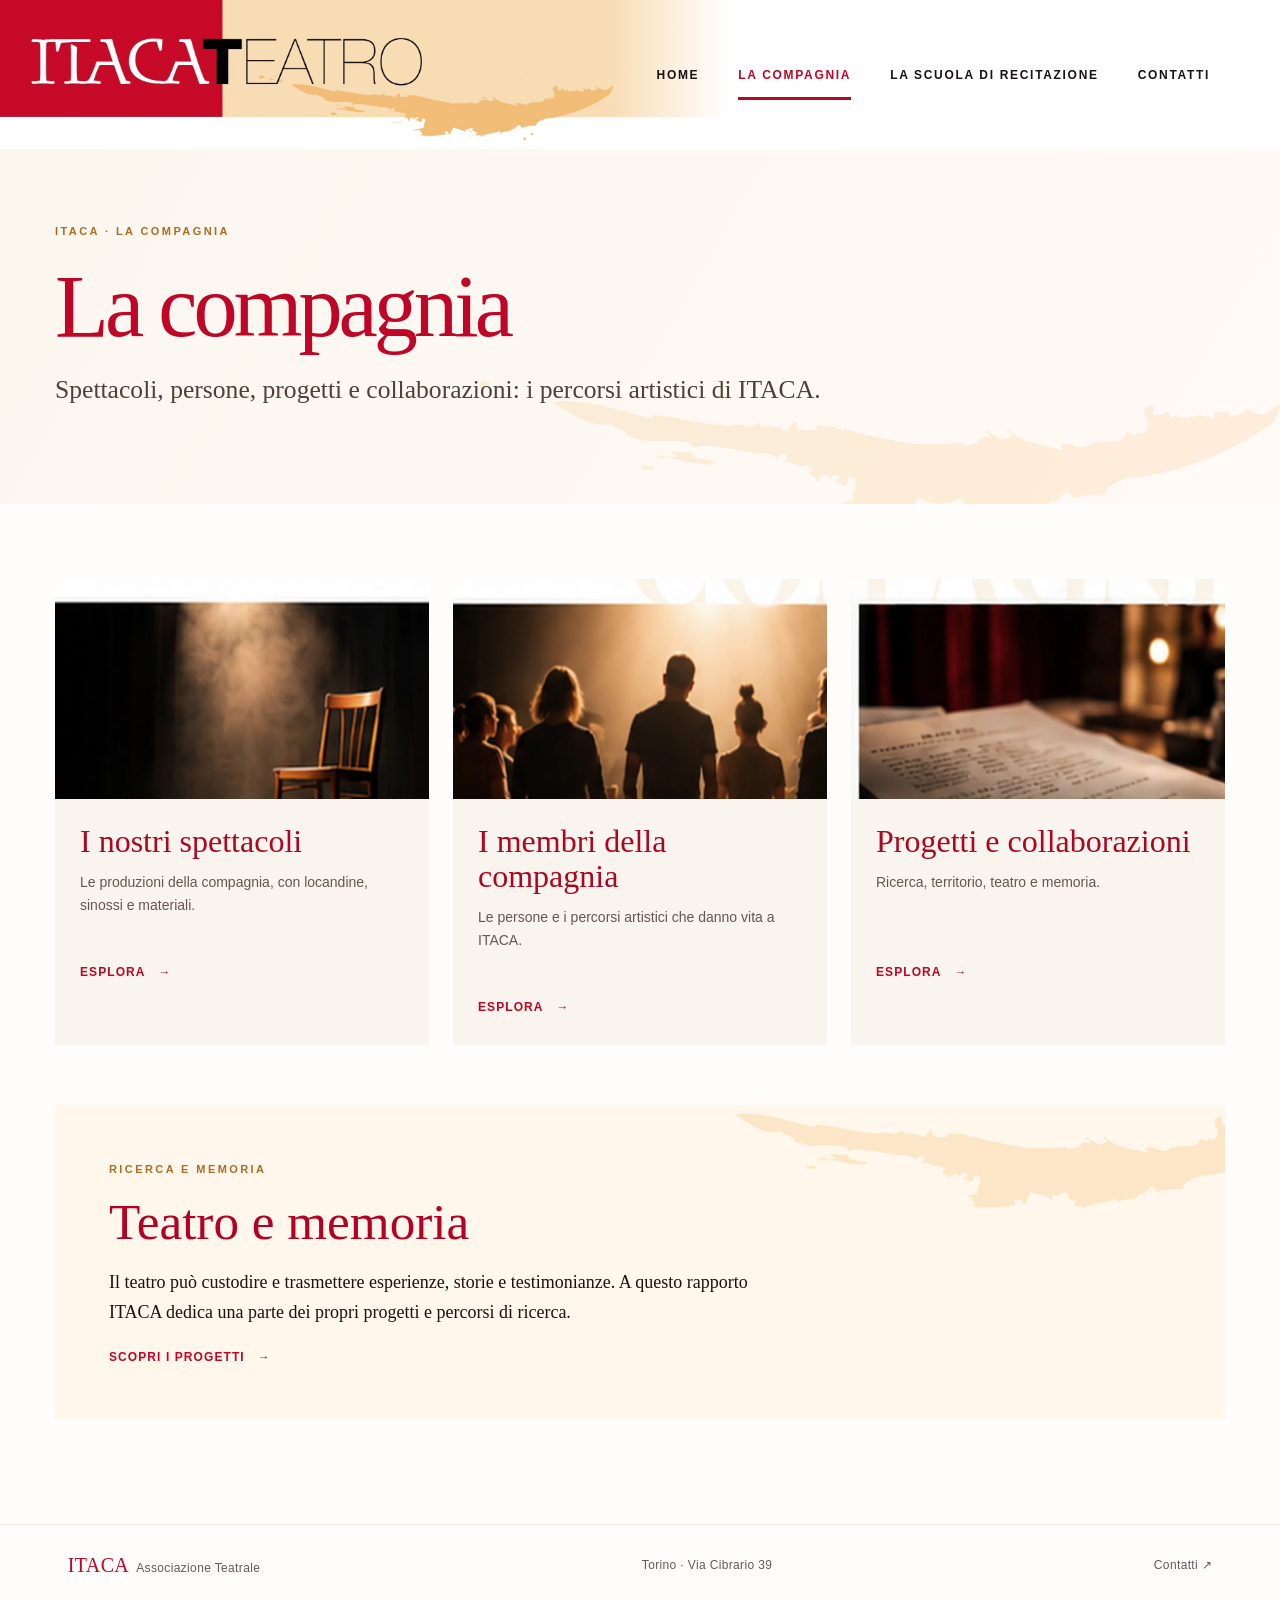
==== compagnia.html @ b5d295c0 "Update homepage manifestos and title Progetti e collaborazioni throughout ITACA site" ====
<!doctype html>
<html lang="it">
<head>
  <meta charset="utf-8" />
  <meta name="viewport" content="width=device-width, initial-scale=1" />
  <meta name="theme-color" content="#bd0929" />
  <meta name="description" content="Scopri la compagnia teatrale ITACA, i suoi spettacoli, i suoi membri e i progetti culturali." />
  <meta property="og:locale" content="it_IT" />
  <meta property="og:title" content="Compagnia — ITACA Teatro" />
  <meta property="og:description" content="Scopri la compagnia teatrale ITACA, i suoi spettacoli, i suoi membri e i progetti culturali." />
  <title>La compagnia | ITACA Teatro</title>
  <link rel="stylesheet" href="styles.css?v=layout-compagnia-20261026" />
  <link rel="icon" type="image/svg+xml" href="assets/favicon.svg" />
</head>
<body data-page="compagnia">
<a href="#contenuto" class="skip-link">Vai al contenuto</a>
<header class="site-header">
  <a class="brand" href="index.html" aria-label="ITACA Teatro, torna alla Home"><img src="assets/logo-itaca-ufficiale.webp" alt="ITACA TEATRO – logo ufficiale" /></a>
  <button class="mobile-menu-btn" type="button" aria-label="Apri il menu" aria-expanded="false" aria-controls="main-nav"><span></span><span></span><span></span></button>
  <nav class="main-nav" id="main-nav" aria-label="Navigazione principale">
    <a class="main-link "  href="index.html">Home</a>
    <div class="nav-group">
      <a class="main-link active" aria-current="page" href="compagnia.html">La compagnia</a>
      <button type="button" class="submenu-toggle" aria-label="Mostra le pagine della Compagnia" aria-expanded="false">⌄</button>
      <div class="submenu"><a href="spettacoli.html">I nostri spettacoli</a><a href="membri.html">I membri della compagnia</a><a href="progetti.html">Progetti e collaborazioni</a></div>
    </div>
    <div class="nav-group">
      <a class="main-link "  href="scuola.html">La scuola di recitazione</a>
      <button type="button" class="submenu-toggle" aria-label="Mostra le pagine della Scuola" aria-expanded="false">⌄</button>
      <div class="submenu"><a href="formazione.html">La scuola di recitazione</a><a href="workshop.html">I workshop</a></div>
    </div>
    <a class="main-link "  href="contatti.html">Contatti</a>
  </nav>
</header>
<main id="contenuto"><section class="page-heading"><div class="page-container"><p class="eyebrow">ITACA · La compagnia</p><h1>La compagnia</h1><p class="page-intro">Spettacoli, persone, progetti e collaborazioni: i percorsi artistici di ITACA.</p></div></section><section class="page-content"><div class="page-container"><div class="feature-grid"><a class="feature-card" href="spettacoli.html"><div class="feature-image"><img src="assets/spettacoli.webp" alt="" loading="lazy" /></div><div class="feature-copy"><h2>I nostri spettacoli</h2><p>Le produzioni della compagnia, con locandine, sinossi e materiali.</p><span class="read-more">Esplora <span aria-hidden="true">→</span></span></div></a><a class="feature-card" href="membri.html"><div class="feature-image"><img src="assets/membri.webp" alt="" loading="lazy" /></div><div class="feature-copy"><h2>I membri della compagnia</h2><p>Le persone e i percorsi artistici che danno vita a ITACA.</p><span class="read-more">Esplora <span aria-hidden="true">→</span></span></div></a><a class="feature-card" href="progetti.html"><div class="feature-image"><img src="assets/progetti.webp" alt="" loading="lazy" /></div><div class="feature-copy"><h2>Progetti e collaborazioni</h2><p>Ricerca, territorio, teatro e memoria.</p><span class="read-more">Esplora <span aria-hidden="true">→</span></span></div></a></div>
        <div class="editorial-box"><span class="eyebrow">Ricerca e memoria</span><h2>Teatro e memoria</h2><p>Il teatro può custodire e trasmettere esperienze, storie e testimonianze. A questo rapporto ITACA dedica una parte dei propri progetti e percorsi di ricerca.</p><a href="progetti.html" class="text-cta">Scopri i progetti <span aria-hidden="true">→</span></a></div></div></section></main>
<footer class="site-footer"><div class="footer-inner"><div><span class="footer-brand">ITACA</span> <span>Associazione Teatrale</span></div><div>Torino · Via Cibrario 39</div><a href="contatti.html">Contatti <span aria-hidden="true">↗</span></a></div></footer>
<script src="site.js?v=mobile-accordion-2" defer></script>
</body></html>
---- styles.css ----
@charset "UTF-8";
:root{--red:#bf0626;--red-dark:#78060f;--ink:#191312;--muted:#5e5550;--yellow:#f4ae4f;--cream:#fbf8f3;--hairline:#e7dfd7;--serif:"Baskerville","Palatino Linotype","Book Antiqua",Georgia,serif;--sans:"Helvetica Neue",Helvetica,Arial,sans-serif}
*,*::before,*::after{box-sizing:border-box}html{scroll-behavior:smooth}body{margin:0;color:var(--ink);background:var(--cream);font-family:var(--sans);font-size:16px;-webkit-font-smoothing:antialiased}a{color:inherit;text-decoration:none}button{font:inherit;cursor:pointer}h1,h2,h3,p{margin:0}img{max-width:100%;display:block}body,html{max-width:100%;overflow-x:clip}::selection{background:#dcb07a;color:#191312}:focus-visible{outline:3px solid var(--yellow);outline-offset:4px}.skip-link{position:absolute;left:12px;top:-100px;background:white;padding:14px;z-index:999}.skip-link:focus{top:12px}
.site-header{height:clamp(144px,11.65vw,174px);display:flex;align-items:center;justify-content:flex-end;background:white;position:relative;z-index:10}.brand{position:absolute;left:0;top:0;width:min(57vw,876px);height:clamp(144px,11.65vw,174px);overflow:hidden;isolation:isolate}.brand img{position:absolute;left:0;top:0;width:100%;height:auto;max-width:none;mask-image:linear-gradient(to right,#000 0%,#000 83%,transparent 100%)}.main-nav{display:flex;align-items:center;gap:39px;margin-right:max(5vw,70px);position:relative;z-index:2}.main-link{display:block;white-space:nowrap;color:#171313;font-size:12px;text-transform:uppercase;font-weight:600;letter-spacing:.14em;padding:18px 0;position:relative}.main-link:hover,.main-link.active{color:var(--red)}.main-link.active::after{content:"";position:absolute;width:100%;height:3px;left:0;bottom:0;background:var(--red)}.nav-group{position:relative;display:flex;align-items:center}.submenu-toggle{position:absolute;left:calc(100% + 1px);padding:7px 3px;border:0;background:none;color:#847976;font-size:14px;opacity:.0;transition:opacity .15s}.nav-group:hover .submenu-toggle,.nav-group:focus-within .submenu-toggle{opacity:1}.submenu{position:absolute;left:-20px;top:100%;min-width:270px;padding:10px;background:#fff;box-shadow:0 16px 36px #2f11112b;border-top:2px solid var(--red);display:none}.nav-group:hover>.submenu,.nav-group:focus-within>.submenu,.nav-group.submenu-open>.submenu{display:block}.submenu a{display:block;padding:13px 12px;font-size:13px;border-bottom:1px solid #eee9e2}.submenu a:last-child{border-bottom:none}.submenu a:hover{background:#fff6eb;color:var(--red)}.mobile-menu-btn{display:none}
.hero-home{min-height:459px;position:relative;isolation:isolate;overflow:hidden;background:#170b0c url('assets/teatro-home-ros-guild.webp') center center /cover no-repeat;color:#fff}.hero-scrim{position:absolute;inset:0;background:linear-gradient(90deg,rgba(16,4,7,.16) 0%,rgba(16,4,7,.1) 48%,transparent 90%);z-index:-1}.hero-content{position:relative;z-index:1;margin-left:clamp(36px,10.3vw,185px);padding:76px 0 32px;width:min(730px,75%)}.hero-home h1{font:400 clamp(42px,4.8vw,78px)/.94 var(--serif);letter-spacing:-.035em}.hero-home p{font:400 clamp(16px,1.48vw,22px)/1.35 var(--serif);margin-top:30px;max-width:670px;color:#f7f5ef}.little-line{width:75px;height:1px;background:#fff;opacity:.8;display:block;margin-top:29px}.outline-button{display:inline-flex;align-items:center;gap:34px;border:1px solid white;color:white;padding:14px 23px;min-height:46px;font-size:12px;line-height:1;text-transform:uppercase;letter-spacing:.15em;margin-top:27px;transition:.2s}.outline-button span{font-size:23px;font-weight:200;line-height:.65}.outline-button:hover{background:white;color:#1c090b}
.landing-sections{background:#fcfaf6;min-height:420px}.landing-inner{max-width:1510px;margin:auto;padding:78px clamp(28px,5.3vw,90px) 102px;display:grid;grid-template-columns:repeat(2,minmax(0,1fr));column-gap:6%;align-items:start}.landing-column{position:relative;min-width:0}.landing-column h2{font:400 clamp(38px,4.65vw,73px)/.98 var(--serif);letter-spacing:-.05em;color:var(--red);white-space:nowrap;position:relative;z-index:1}.landing-company .decor-island{position:absolute;left:49%;top:-37px;width:58%;max-width:450px;opacity:.97;pointer-events:none;z-index:0}.landing-desc{font:400 clamp(14px,1.28vw,19px)/1.39 var(--serif);margin-top:16px;min-height:52px;position:relative;z-index:1}.tile-grid{display:grid;gap:7px;margin-top:15px}.tile-grid.three{grid-template-columns:repeat(3,minmax(0,1fr))}.tile-grid.two{grid-template-columns:repeat(2,minmax(0,1fr))}.tile{position:relative;display:flex;flex-direction:column;justify-content:space-between;min-height:138px;overflow:hidden;background:#850613;color:#fff;padding:22px 20px 18px;isolation:isolate;transition:transform .2s,filter .2s}.tile:hover{transform:translateY(-4px);filter:brightness(1.08)}.tile img{position:absolute;inset:0;width:100%;height:100%;object-fit:cover;opacity:.46;z-index:-2}.tile::before{content:"";position:absolute;inset:0;background:linear-gradient(93deg,#a20216d9,#7c040edb 75%);z-index:-1}.tile.yellow{color:#1f1811;background:#f3ad48}.tile.yellow img{opacity:.42}.tile.yellow::before{background:linear-gradient(93deg,#f7b64ef4,#f2a944aa 75%)}.tile-label{text-transform:uppercase;font:400 clamp(11px,1.07vw,16px)/1.22 var(--serif);letter-spacing:.03em;max-width:100%}.tile-arrow{font:200 29px/.8 var(--sans);align-self:flex-start}
.site-footer{border-top:1px solid #eae4dc;background:#fffdfb}.footer-inner{max-width:1500px;margin:auto;display:flex;gap:28px;align-items:center;justify-content:space-between;padding:29px max(5.3vw,28px);color:#635957;font-size:12px;letter-spacing:.03em}.footer-brand{color:var(--red);font-family:var(--serif);font-size:20px;margin-right:4px}.site-footer a:hover{color:var(--red)}
.page-heading{min-height:355px;background:linear-gradient(120deg,#fbf6ee,#fffaf5);position:relative;overflow:hidden;padding:75px 0 80px}.page-heading:after{content:"";position:absolute;right:0;bottom:-25px;width:min(65vw,800px);height:160px;background:url('assets/sagoma-itaca.png') center center/contain no-repeat;opacity:.14}.page-container{max-width:1250px;padding:0 40px;margin:auto}.eyebrow{font:700 11px/1.4 var(--sans);letter-spacing:.22em;text-transform:uppercase;color:#ae6d24}.page-heading h1{color:var(--red);font:400 clamp(55px,6.9vw,101px)/.98 var(--serif);letter-spacing:-.045em;margin-top:23px;max-width:1100px;position:relative;z-index:1}.page-intro{max-width:780px;font:400 clamp(19px,2vw,26px)/1.45 var(--serif);color:#4e4138;margin-top:22px;position:relative;z-index:1}.page-content{background:#fffdfb;padding:75px 0 105px;min-height:310px}.feature-grid{display:grid;grid-template-columns:repeat(3,minmax(0,1fr));gap:24px}.feature-card{display:block;background:#f9f4ed;transition:transform .2s,box-shadow .2s}.feature-card:hover{transform:translateY(-5px);box-shadow:0 16px 28px #2817171b}.feature-image{height:220px;overflow:hidden}.feature-image img{width:100%;height:100%;object-fit:cover;transition:transform .3s}.feature-card:hover img{transform:scale(1.04)}.feature-copy{padding:25px 25px 30px}.feature-copy h2{font:400 32px/1.1 var(--serif);color:#ad0623}.feature-copy p{font-size:14px;line-height:1.6;color:#66564f;margin-top:12px;min-height:72px}.read-more,.text-cta,.back-link{display:inline-flex;gap:13px;margin-top:22px;color:var(--red);font-size:12px;font-weight:700;letter-spacing:.09em;text-transform:uppercase}.editorial-box{margin-top:60px;padding:54px;background:#fff7eb;position:relative;overflow:hidden}.editorial-box:after{content:"";position:absolute;right:-100px;top:-15px;width:650px;height:125px;background:url('assets/sagoma-itaca.png') center/contain no-repeat;opacity:.20}.editorial-box h2,.detail-text h2,.contact-layout h2{font:400 clamp(36px,4vw,57px)/1.1 var(--serif);color:#b40022;margin-top:16px}.editorial-box p,.detail-text p,.contact-layout p{font:400 18px/1.65 var(--serif);max-width:680px;margin-top:18px}.detail-layout{display:grid;grid-template-columns:1.05fr .95fr;gap:80px;align-items:center;min-height:280px}.detail-visual{height:290px;overflow:hidden}.detail-visual img{height:100%;width:100%;object-fit:cover}.draft-note{display:inline-block;background:#fbf3e7;color:#75553d;padding:11px 14px;margin-top:25px;font-size:12px;letter-spacing:.025em}.back-link{margin-top:60px}.contact-layout{display:grid;grid-template-columns:1fr 1fr;gap:100px}.contact-layout address{font:normal 400 30px/1.35 var(--serif);margin-top:32px}.contact-help{color:#655b54;font-size:16px!important}.outline-dark{display:inline-flex;gap:20px;border:1px solid var(--red);padding:14px 18px;font-size:13px;margin-top:27px}.outline-dark:hover{background:var(--red);color:white}.location-panel{background:linear-gradient(135deg,#8f0c22,#bf1936);min-height:330px;padding:50px;color:white;display:flex;flex-direction:column;justify-content:center}.location-panel span{font:30px var(--serif)}.location-panel strong{font:400 72px/.99 var(--serif);margin-top:22px}.location-panel p{font:20px var(--serif);margin-top:12px}
@media(min-width:1600px){.hero-home{min-height:500px}.hero-content{padding-top:88px}.landing-inner{padding-top:88px}}
@media(max-width:1260px){.main-nav{gap:24px;margin-right:34px}.main-link{font-size:10px;letter-spacing:.11em}.brand{width:59vw}.landing-inner{column-gap:5.3%}.landing-column h2{font-size:clamp(37px,4.4vw,58px)}.tile{padding:16px 13px;min-height:130px}}
@media(max-width:900px){.site-header{height:110px}.brand{height:110px;width:min(75vw,550px)}.mobile-menu-btn{display:flex;position:relative;z-index:6;flex-direction:column;gap:5px;justify-content:center;align-items:center;width:46px;height:44px;background:white;border:1px solid #cbbdb6;margin-right:25px}.mobile-menu-btn span{display:block;background:#211515;height:2px;width:21px;transition:transform .2s,opacity .2s}.mobile-menu-btn[aria-expanded="true"] span:nth-child(1){transform:translateY(7px) rotate(45deg)}.mobile-menu-btn[aria-expanded="true"] span:nth-child(2){opacity:0}.mobile-menu-btn[aria-expanded="true"] span:nth-child(3){transform:translateY(-7px) rotate(-45deg)}.main-nav{display:none;position:absolute;right:0;top:100%;left:0;background:white;z-index:5;margin:0;padding:12px 28px 23px;box-shadow:0 15px 20px #3f22221e;flex-direction:column;align-items:stretch;gap:0}.main-nav.open{display:flex}.main-link{font-size:14px;padding:16px 0;letter-spacing:.09em;border-bottom:1px solid #f0e8e2}.main-link.active:after{width:40px;bottom:0;height:2px}.nav-group{display:block}.nav-group>.main-link{padding-right:45px}.submenu-toggle{opacity:1;top:6px;left:auto;right:0;font-size:22px;padding:6px 12px;z-index:2}.submenu{position:static;box-shadow:none;border:0;border-left:2px solid #dfc5a5;background:#fff9f1;margin:5px 0 10px;padding:6px 10px;display:none}.nav-group:hover>.submenu,.nav-group:focus-within>.submenu{display:none}.main-nav .nav-group:not(.submenu-open)>.submenu{display:none!important}.main-nav .nav-group.submenu-open>.submenu{display:block!important}.hero-home{min-height:445px;background-position:60% center}.hero-content{margin-left:7vw;width:min(85%,610px);padding:84px 0 55px}.hero-home h1{font-size:clamp(42px,7.5vw,66px)}.hero-home p{font-size:19px}.landing-inner{grid-template-columns:1fr;gap:58px;padding:58px 7vw 78px}.landing-column h2{font-size:clamp(40px,7vw,70px)}.landing-company .decor-island{left:44%;top:-25px;width:50%}.tile{min-height:155px;padding:20px}.tile-label{font-size:15px}.landing-desc{font-size:18px;min-height:0}.page-heading{padding:70px 0}.feature-grid{grid-template-columns:repeat(2,1fr)}.detail-layout{gap:32px}.contact-layout{gap:30px}}
@media(max-width:600px){.site-header{height:88px}.brand{height:88px;width:min(78vw,405px)}.mobile-menu-btn{margin-right:16px}.hero-home{min-height:510px;background-position:65% center}.hero-home:before{content:"";position:absolute;inset:0;background:linear-gradient(90deg,#140709bb 0%,#18080ca6 58%,#1a0c0733)}.hero-content{margin-left:7%;padding:99px 0 50px;width:88%}.hero-home h1{font-size:clamp(42px,10vw,58px);line-height:.99}.hero-home p{font:400 18px/1.48 var(--serif);max-width:350px;margin-top:25px}.desktop-only{display:none}.little-line{margin-top:28px}.outline-button{margin-top:25px}.landing-inner{padding:58px 6% 75px;gap:65px}.landing-column h2{font-size:clamp(42px,9.5vw,60px);white-space:normal;line-height:1.07}.landing-company .decor-island{left:40%;top:-25px;width:60%;opacity:.7}.landing-desc{font-size:18px;line-height:1.45;margin-top:14px}.tile-grid.three,.tile-grid.two{grid-template-columns:1fr 1fr;gap:10px}.tile-grid.three .tile:first-child{grid-column:1/-1;min-height:174px}.tile-grid.three .tile:last-child{grid-column:auto}.tile{min-height:136px;padding:17px}.tile-label{font-size:13px}.tile-arrow{font-size:28px}.site-footer .footer-inner{padding:26px 6%;flex-wrap:wrap;justify-content:flex-start;gap:10px 20px}.page-container{padding:0 6%}.page-heading{min-height:300px;padding:65px 0 65px}.page-heading h1{font-size:clamp(52px,11vw,72px)}.page-intro{font-size:21px}.page-content{padding:45px 0 80px}.feature-grid{grid-template-columns:1fr;gap:18px}.feature-image{height:180px}.feature-copy{padding:22px}.feature-copy p{min-height:0}.editorial-box{padding:35px 24px;margin-top:40px}.detail-layout{grid-template-columns:1fr;gap:30px}.detail-visual{height:225px}.contact-layout{grid-template-columns:1fr;gap:40px}.location-panel{min-height:250px;padding:35px}}
@media(prefers-reduced-motion:reduce){html{scroll-behavior:auto}*,*:before,*:after{transition:none!important;animation:none!important}}

/* Fit the longer home-section heading in the desktop school column. */
@media(min-width:901px){.landing-column h2{font-size:clamp(30px,2.8vw,51px);line-height:1.08;min-height:1.08em}.landing-column .landing-desc{min-height:56px}}


/* HERO ITACA: subjects to the right, deep-black text area on the left */
@media (min-width: 901px) {
  .hero-home {
    background: #000;
  }
  .hero-home::after {
    content: "";
    position: absolute;
    top: 0;
    bottom: 0;
    left: 39%;
    right: 0;
    background: url('assets/teatro-home-ros-guild.webp') center center / cover no-repeat;
    -webkit-mask-image: linear-gradient(to right, transparent 0%, #000 27%);
    mask-image: linear-gradient(to right, transparent 0%, #000 27%);
    pointer-events: none;
    z-index: 0;
  }
  .hero-home .hero-scrim {
    z-index: 1;
    background: linear-gradient(90deg,#000 0%,#000 30%,rgba(0,0,0,.97) 39%,rgba(0,0,0,.7) 48%,transparent 63%);
  }
  .hero-home .hero-content { z-index: 2; }
}


/* Schede dei membri: componenti riutilizzabili per attori, tecnici e collaboratori. */
.members-intro{margin:0 0 38px}
.members-intro h2{font:400 clamp(34px,4vw,53px)/1.08 var(--serif);letter-spacing:-.035em;color:var(--red);margin-top:13px}
.members-intro>p{max-width:760px;font:400 19px/1.55 var(--serif);color:#685b52;margin-top:14px}
.members-grid{display:grid;grid-template-columns:repeat(auto-fit,minmax(min(100%,520px),1fr));gap:28px}
.member-card{display:grid;grid-template-columns:minmax(215px,.73fr) minmax(0,1.27fr);background:#fff;box-shadow:0 19px 48px rgba(52,22,20,.10);border:1px solid #ece5db;overflow:hidden;min-width:0}
.member-art{position:relative;min-height:390px;background:linear-gradient(155deg,#8c051d 0%,#b20b2c 55%,#540412 100%);overflow:hidden;display:flex;flex-direction:column;justify-content:space-between;padding:28px 26px;color:#fff9ed;isolation:isolate}
.member-art:before{content:"";position:absolute;width:190px;height:190px;left:-80px;bottom:-86px;border:1px solid rgba(245,185,102,.38);border-radius:50%;z-index:0}
.member-art:after{content:"";position:absolute;inset:0;border:13px solid rgba(255,255,255,.04);pointer-events:none}
.member-art-island{position:absolute;width:115%;max-width:none;left:-12%;top:16%;transform:rotate(-8deg);opacity:.23;filter:sepia(1) saturate(1.3);pointer-events:none;z-index:0}
.member-art-label,.member-art-caption{font:600 10px/1.3 var(--sans);text-transform:uppercase;letter-spacing:.19em;position:relative;z-index:1}
.member-art-label span{color:#eabb73}
.member-art-caption{color:#f8d2a6}
.member-monogram{position:relative;z-index:1;align-self:center;font:400 clamp(83px,12vw,137px)/1 var(--serif);letter-spacing:-.1em;color:#fffaf3;margin-left:-.13em;text-shadow:0 8px 35px #28071370}
.member-monogram span{color:#e7ac61}
.member-info{padding:clamp(29px,4vw,59px) clamp(26px,4vw,59px) 34px;display:flex;flex-direction:column;justify-content:center}
.member-tag{font:700 11px/1.3 var(--sans);text-transform:uppercase;letter-spacing:.18em;color:#b47732}
.member-info h3{font:400 clamp(39px,4.25vw,67px)/.99 var(--serif);letter-spacing:-.05em;color:#970820;margin-top:12px}
.member-role{font:500 19px/1.3 var(--serif);color:#3f312d;margin-top:11px}
.member-rule{width:64px;height:2px;background:#c99655;margin:23px 0 17px}
.member-bio{font:400 16px/1.58 var(--serif);color:#433834}
.member-bio-secondary{margin-top:13px;color:#685b55}
.member-disciplines{font:600 10px/1.75 var(--sans);letter-spacing:.07em;color:#7a6661;margin-top:20px}
.member-disciplines span{color:#b98a4e;margin:0 3px}
.member-actions{display:flex;align-items:stretch;flex-wrap:wrap;gap:11px;margin-top:28px}
.member-cv-link,.member-download{min-height:51px;display:inline-flex;align-items:center;justify-content:center;gap:13px;font:700 12px/1.3 var(--sans);text-decoration:none;transition:background .2s,color .2s,transform .2s}
.member-cv-link{padding:12px 19px;background:#a40825;color:white}
.member-cv-link>span:first-child{font-weight:400;color:#f2c8cf;font-size:11px}
.member-cv-link:hover{background:#720418;transform:translateY(-2px)}
.member-download{padding:11px 16px;border:1px solid #c4b8ad;color:#7b0b21}
.member-download:hover{background:#fff4e8;border-color:#9a152a}
.members-footnote{margin-top:26px;color:#80756b;font:italic 16px/1.4 var(--serif)}
@media(max-width:760px){.member-card{grid-template-columns:1fr}.member-art{min-height:235px;padding:22px}.member-monogram{font-size:94px}.member-info{padding:35px 25px 38px}.member-info h3{font-size:47px}.members-intro>p{font-size:17px}.members-grid{grid-template-columns:1fr}}
@media(max-width:420px){.member-actions{flex-direction:column}.member-cv-link,.member-download{width:100%}.member-monogram{font-size:81px}.member-info h3{font-size:42px}}


/* Team profiles: reusable member-card system and four editorial groups */
.members-page{padding-top:51px}
.team-section{margin:0 0 74px}
.team-section-head{display:flex;align-items:baseline;gap:17px;margin-bottom:27px;position:relative}
.team-section-index{font:600 12px/1.2 var(--sans);letter-spacing:.16em;color:#ad844e}
.team-section-head h2{font:400 clamp(34px,4vw,55px)/1.05 var(--serif);letter-spacing:-.04em;color:#ac0728;white-space:nowrap}
.team-section-rule{height:1px;background:linear-gradient(90deg,#d4b98c,#e7ded4);align-self:center;flex:1;margin-left:14px}
.team-members-grid{display:grid;grid-template-columns:repeat(3,minmax(0,1fr));gap:22px}
.team-card{display:flex;flex-direction:column;background:#fff;border:1px solid #e9e1d7;box-shadow:0 12px 30px rgba(52,22,20,.075);min-width:0;overflow:hidden;transition:transform .2s,box-shadow .2s}
.team-card:hover{transform:translateY(-4px);box-shadow:0 21px 34px rgba(52,22,20,.115)}
.team-card-art{min-height:142px;background:linear-gradient(125deg,#600817 0%,#a70c2a 58%,#c54a34 100%);position:relative;display:flex;align-items:center;justify-content:center;overflow:hidden;isolation:isolate}
.team-card-art:before{content:"";position:absolute;width:240px;height:190px;border:1px solid rgba(255,255,255,.2);border-radius:50%;transform:rotate(-24deg);left:-75px;top:-81px}
.team-card-art:after{content:"";position:absolute;right:-36px;bottom:-60px;width:155px;height:155px;border:1px solid rgba(255,207,151,.38);border-radius:50%}
.team-card:nth-child(3n+2) .team-card-art{background:linear-gradient(125deg,#751122,#ae2139 58%,#b76e40 100%)}
.team-card:nth-child(3n+3) .team-card-art{background:linear-gradient(125deg,#4f0717,#91142b 60%,#ad3a2a)}
.team-card-mark{font:400 82px/1 var(--serif);letter-spacing:-.07em;color:#fff7ec;position:relative;z-index:1;text-shadow:0 6px 25px rgba(25,0,0,.14)}
.team-card-mark i{font-style:normal;color:#f0b969}
.team-card-brand{position:absolute;right:17px;bottom:12px;color:#f0d8c3;font:700 10px/1 var(--sans);letter-spacing:.17em}
.team-card-body{padding:24px 24px 26px;display:flex;flex-direction:column;flex:1;min-height:138px}
.team-card-body h3{font:400 clamp(26px,2.25vw,37px)/1.07 var(--serif);letter-spacing:-.035em;color:#970b24;overflow-wrap:break-word}
.team-card-role{font:400 17px/1.25 var(--serif);color:#54443a;margin-top:11px}
.team-cv-actions{margin-top:auto;padding-top:22px;display:flex;gap:8px;flex-wrap:wrap}
.team-view-cv,.team-download-cv{display:inline-flex;align-items:center;justify-content:center;gap:9px;min-height:39px;padding:10px 13px;font:700 11px/1.2 var(--sans);transition:background .2s,border-color .2s}
.team-view-cv{background:#a30828;color:#fff}
.team-view-cv:hover{background:#79031c}
.team-download-cv{border:1px solid #c8b9a8;color:#8d0920}
.team-download-cv:hover{background:#fff2e7;border-color:#9b112c}
.member-info .team-cv-actions{margin-top:26px;padding:0;gap:11px}
.member-info .team-view-cv,.member-info .team-download-cv{min-height:48px;padding:13px 18px;font-size:12px}
.members-page .back-link{margin-top:8px}
@media(max-width:900px){.team-members-grid{grid-template-columns:repeat(2,minmax(0,1fr))}}
@media(max-width:600px){.members-page{padding-top:36px}.team-section{margin-bottom:54px}.team-section-head{gap:11px;margin-bottom:20px}.team-section-head h2{font-size:clamp(29px,7.5vw,43px);white-space:normal}.team-section-rule{margin-left:0}.team-members-grid{grid-template-columns:1fr;gap:16px}.team-card-art{min-height:115px}.team-card-mark{font-size:65px}.team-card-body{min-height:auto;padding:20px 23px 24px}.team-card-body h3{font-size:34px}.team-cv-actions{margin-top:0}}


/* Homepage theatrical quotations: aligned tiles, quotations as editorial epigraphs */
.landing-quote{position:relative;border-top:1px solid #d3c1ab;margin-top:28px;padding:22px 8px 0 49px;max-width:100%;color:#44312f}
.landing-quote::before{content:"“";position:absolute;left:0;top:10px;color:#b70a2a;font:400 88px/.9 var(--serif);opacity:.8}
.landing-quote blockquote{font:italic 400 clamp(19px,1.55vw,24px)/1.4 var(--serif);letter-spacing:-.012em}
.landing-quote figcaption{font:600 10px/1.4 var(--sans);letter-spacing:.13em;text-transform:uppercase;color:#a8753b;margin-top:15px}
.landing-quote figcaption cite{font-style:italic}
.landing-quote-school::before{color:#d59b41}
.landing-quote-school blockquote{font:italic 400 clamp(16px,1.19vw,19px)/1.58 var(--serif);letter-spacing:0}
@media(max-width:900px){.landing-quote{margin-top:24px;max-width:700px}.landing-quote-school blockquote{font-size:18px}}
@media(max-width:600px){.landing-quote{padding-left:38px}.landing-quote::before{font-size:70px}.landing-quote-school blockquote{font-size:16.5px;line-height:1.58}}
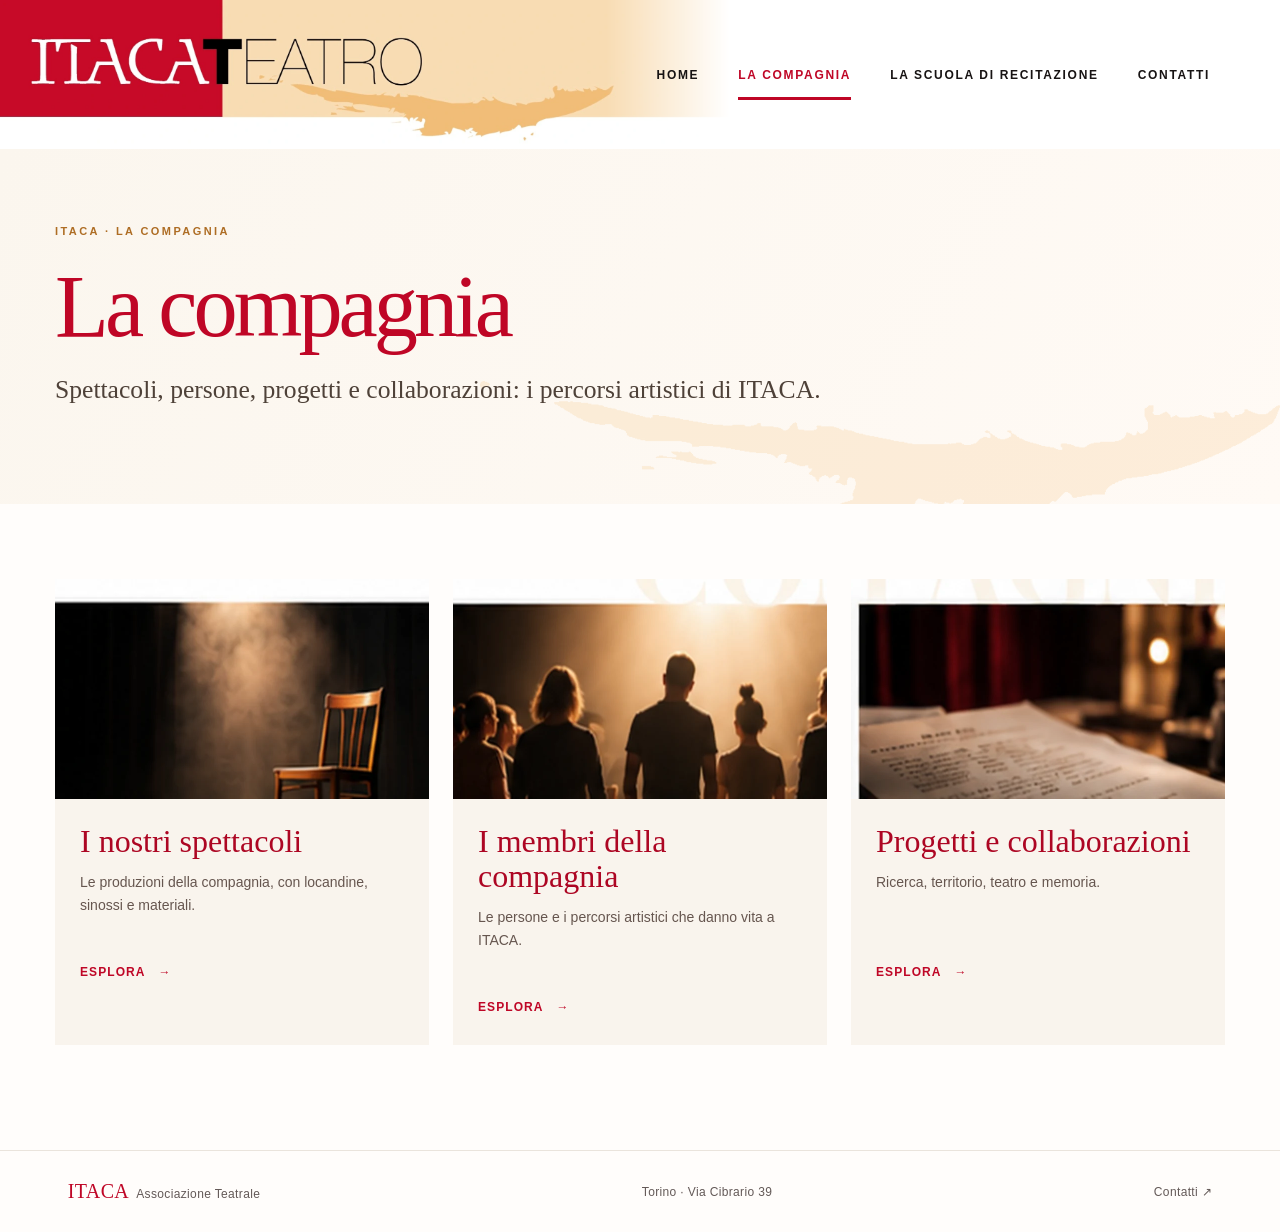
==== commit b1941d9d: "Organize ITACA school training, Lingue in scena and Treno della Memoria; remove legacy boxes" ====
--- a/compagnia.html
+++ b/compagnia.html
@@ -5,12 +5,15 @@
   <meta charset="utf-8" />
   <meta name="viewport" content="width=device-width, initial-scale=1" />
   <meta name="theme-color" content="#bd0929" />
-  <meta name="description" content="Scopri la compagnia teatrale ITACA, i suoi spettacoli, i suoi membri e i progetti culturali." />
+  <meta name="description" content="Conosci ITACA, compagnia teatrale torinese diretta da Marco Alotto: teatro classico, dramma contemporaneo, ricerca, spettacoli e memoria." />
   <meta property="og:locale" content="it_IT" />
-  <meta property="og:title" content="Compagnia — ITACA Teatro" />
-  <meta property="og:description" content="Scopri la compagnia teatrale ITACA, i suoi spettacoli, i suoi membri e i progetti culturali." />
-  <title>La compagnia | ITACA Teatro</title>
-  <link rel="stylesheet" href="styles.css?v=layout-compagnia-20261026" />
+  <meta property="og:title" content="La compagnia teatrale | ITACA Associazione Teatrale Torino" />
+  <meta property="og:description" content="Conosci ITACA, compagnia teatrale torinese diretta da Marco Alotto: teatro classico, dramma contemporaneo, ricerca, spettacoli e memoria." />
+  <title>La compagnia teatrale | ITACA Associazione Teatrale Torino</title>
+  <link rel="canonical" href="https://itacateatro.github.io/compagnia.html" />
+  <meta property="og:url" content="https://itacateatro.github.io/compagnia.html" />
+  <meta property="og:type" content="website" />
+  <link rel="stylesheet" href="styles.css?v=itaca-programmi-20261101" />
   <link rel="icon" type="image/svg+xml" href="assets/favicon.svg" />
 </head>
 <body data-page="compagnia">
@@ -34,7 +37,7 @@
   </nav>
 </header>
 <main id="contenuto"><section class="page-heading"><div class="page-container"><p class="eyebrow">ITACA · La compagnia</p><h1>La compagnia</h1><p class="page-intro">Spettacoli, persone, progetti e collaborazioni: i percorsi artistici di ITACA.</p></div></section><section class="page-content"><div class="page-container"><div class="feature-grid"><a class="feature-card" href="spettacoli.html"><div class="feature-image"><img src="assets/spettacoli.webp" alt="" loading="lazy" /></div><div class="feature-copy"><h2>I nostri spettacoli</h2><p>Le produzioni della compagnia, con locandine, sinossi e materiali.</p><span class="read-more">Esplora <span aria-hidden="true">→</span></span></div></a><a class="feature-card" href="membri.html"><div class="feature-image"><img src="assets/membri.webp" alt="" loading="lazy" /></div><div class="feature-copy"><h2>I membri della compagnia</h2><p>Le persone e i percorsi artistici che danno vita a ITACA.</p><span class="read-more">Esplora <span aria-hidden="true">→</span></span></div></a><a class="feature-card" href="progetti.html"><div class="feature-image"><img src="assets/progetti.webp" alt="" loading="lazy" /></div><div class="feature-copy"><h2>Progetti e collaborazioni</h2><p>Ricerca, territorio, teatro e memoria.</p><span class="read-more">Esplora <span aria-hidden="true">→</span></span></div></a></div>
-        <div class="editorial-box"><span class="eyebrow">Ricerca e memoria</span><h2>Teatro e memoria</h2><p>Il teatro può custodire e trasmettere esperienze, storie e testimonianze. A questo rapporto ITACA dedica una parte dei propri progetti e percorsi di ricerca.</p><a href="progetti.html" class="text-cta">Scopri i progetti <span aria-hidden="true">→</span></a></div></div></section></main>
+        </div></section></main>
 <footer class="site-footer"><div class="footer-inner"><div><span class="footer-brand">ITACA</span> <span>Associazione Teatrale</span></div><div>Torino · Via Cibrario 39</div><a href="contatti.html">Contatti <span aria-hidden="true">↗</span></a></div></footer>
 <script src="site.js?v=mobile-accordion-2" defer></script>
 </body></html>
--- a/styles.css
+++ b/styles.css
@@ -14,32 +14,6 @@
 
 /* Fit the longer home-section heading in the desktop school column. */
 @media(min-width:901px){.landing-column h2{font-size:clamp(30px,2.8vw,51px);line-height:1.08;min-height:1.08em}.landing-column .landing-desc{min-height:56px}}
-
-
-/* HERO ITACA: subjects to the right, deep-black text area on the left */
-@media (min-width: 901px) {
-  .hero-home {
-    background: #000;
-  }
-  .hero-home::after {
-    content: "";
-    position: absolute;
-    top: 0;
-    bottom: 0;
-    left: 39%;
-    right: 0;
-    background: url('assets/teatro-home-ros-guild.webp') center center / cover no-repeat;
-    -webkit-mask-image: linear-gradient(to right, transparent 0%, #000 27%);
-    mask-image: linear-gradient(to right, transparent 0%, #000 27%);
-    pointer-events: none;
-    z-index: 0;
-  }
-  .hero-home .hero-scrim {
-    z-index: 1;
-    background: linear-gradient(90deg,#000 0%,#000 30%,rgba(0,0,0,.97) 39%,rgba(0,0,0,.7) 48%,transparent 63%);
-  }
-  .hero-home .hero-content { z-index: 2; }
-}
 
 
 /* Schede dei membri: componenti riutilizzabili per attori, tecnici e collaboratori. */
@@ -122,3 +96,128 @@
 .landing-quote-school blockquote{font:italic 400 clamp(16px,1.19vw,19px)/1.58 var(--serif);letter-spacing:0}
 @media(max-width:900px){.landing-quote{margin-top:24px;max-width:700px}.landing-quote-school blockquote{font-size:18px}}
 @media(max-width:600px){.landing-quote{padding-left:38px}.landing-quote::before{font-size:70px}.landing-quote-school blockquote{font-size:16.5px;line-height:1.58}}
+
+
+/* Kavafis epigraph: first element of Home, before the two balanced columns. */
+.landing-quote-kavafis{grid-column:1/-1;justify-self:center;width:min(100%,760px);max-width:none;margin:0;padding:22px 34px 19px;text-align:center;border-top:1px solid #d3c1ab;border-bottom:1px solid #e3d6c4}
+.landing-quote-kavafis::before{top:5px;left:10px}
+.landing-quote-kavafis blockquote{font-size:clamp(25px,2.7vw,40px);line-height:1.22;letter-spacing:-.02em}
+.landing-quote-kavafis figcaption{margin-top:14px}
+@media(min-width:901px){.landing-inner{row-gap:38px}}
+@media(max-width:900px){.landing-quote-kavafis{max-width:650px}}
+@media(max-width:600px){.landing-quote-kavafis{padding:22px 27px 18px}.landing-quote-kavafis blockquote{font-size:clamp(24px,6vw,33px)}.landing-quote-kavafis::before{left:1px}}
+
+
+/* ITACA silhouettes: identical lightness, above the headings, with space reserved on wide screens. */
+.landing-column > .decor-island{
+  display:block;
+  position:absolute;
+  top:8px;
+  left:41%;
+  width:58%;
+  height:auto;
+  max-width:450px;
+  opacity:.7;
+  pointer-events:none;
+  z-index:0;
+}
+@media(min-width:901px){
+  .landing-column{padding-top:96px}
+}
+@media(min-width:601px) and (max-width:900px){
+  .landing-column{padding-top:100px}
+  .landing-column > .decor-island{top:6px;left:39%;width:53%}
+}
+@media(max-width:600px){
+  .landing-column{padding-top:0}
+  .landing-column > .decor-island{top:-47px;left:40%;width:60%;max-width:450px;opacity:.7}
+}
+@media(orientation:landscape) and (max-height:600px) and (max-width:1200px){
+  .landing-column{padding-top:90px}
+  .landing-column > .decor-island{top:6px;left:39%;width:min(53%,380px);max-width:380px;opacity:.7}
+}
+
+/* Typeset Shakespeare as three deliberate verse lines at every viewport size. */
+.landing-quote-company .hamlet-line{display:block}
+
+
+/* Kavafis: one unbroken line on wide and landscape screens, two on portrait phones. */
+.landing-quote-kavafis blockquote{white-space:nowrap}
+@media(max-width:600px) and (orientation:portrait){
+  .landing-quote-kavafis .kavafis-line{display:block}
+  .landing-quote-kavafis blockquote{white-space:normal}
+}
+
+
+/* ITACA: a velvet-bordeaux theatrical curtain with illuminated uneven folds.
+   The dark stage dissolves into burgundy above the actors' red cloth. */
+.hero-home{
+  background-color:#170912;
+  background-image:
+    linear-gradient(180deg,rgba(4,1,5,.7) 0%,rgba(11,3,9,.17) 23%,rgba(13,4,12,.04) 62%,rgba(6,1,6,.26) 100%),
+    radial-gradient(ellipse 54% 80% at 26% 48%,rgba(142,43,71,.33) 0%,rgba(104,23,52,.22) 40%,rgba(28,5,20,0) 94%),
+    repeating-linear-gradient(91deg,
+      rgba(5,0,8,.48) 0%,
+      rgba(92,21,47,.24) 3%,
+      rgba(138,41,62,.37) 5%,
+      rgba(36,7,29,.24) 9%,
+      rgba(5,0,8,.56) 12%,
+      rgba(94,21,45,.15) 15%,
+      rgba(147,50,72,.36) 17%,
+      rgba(7,0,9,.62) 20%),
+    linear-gradient(95deg,#280e1b 0%,#401127 28%,#210d1b 55%,#090509 85%);
+  background-blend-mode:normal,screen,normal,normal;
+}
+.hero-home::before{
+  display:block;
+  content:"";
+  position:absolute;
+  inset:0;
+  z-index:1;
+  pointer-events:none;
+  background:
+    radial-gradient(ellipse 11% 90% at 15% 60%,rgba(169,64,86,.15),transparent 90%),
+    radial-gradient(ellipse 17% 85% at 40% 44%,rgba(194,68,89,.1),transparent 80%),
+    linear-gradient(180deg,rgba(0,0,0,.38),transparent 28%,transparent 82%,rgba(0,0,0,.2));
+  -webkit-mask-image:linear-gradient(to right,#000 0%,#000 37%,transparent 78%);
+  mask-image:linear-gradient(to right,#000 0%,#000 37%,transparent 78%);
+}
+.hero-home::after,.hero-home .hero-scrim{display:none}
+.hero-home .hero-stage-photo{
+  display:block;
+  position:absolute;
+  z-index:0;
+  top:-30px;
+  left:48vw;
+  width:74vw;
+  max-width:none;
+  height:auto;
+  pointer-events:none;
+  mix-blend-mode:screen;
+  -webkit-mask-image:linear-gradient(to right,transparent 0%,black 9%);
+  mask-image:linear-gradient(to right,transparent 0%,black 9%);
+}
+.hero-home .hero-content{position:relative;z-index:2}
+.hero-home h1{color:#f4bd66;text-shadow:0 2px 12px rgba(13,3,10,.3)}
+.hero-home p{color:#f3c880;text-shadow:0 2px 9px rgba(13,3,10,.27)}
+.hero-home .little-line{background:#f1b85c;opacity:1}
+
+/* Landscape phones retain their trimmed three-actor framing. */
+@media (orientation:landscape) and (max-height:600px) and (max-width:1200px){
+  .hero-home{min-height:0}
+  .hero-home .hero-stage-photo{top:-15px;left:43vw;width:95vw}
+  .hero-home .hero-content{margin-left:5vw;width:52vw;padding:53px 0 19px}
+  .hero-home h1{font-size:clamp(38px,5.4vw,52px);line-height:1}
+  .hero-home p{font-size:16px;line-height:1.35;margin-top:20px;max-width:100%}
+  .hero-home .little-line{margin-top:18px}
+}
+
+/* Portrait phones keep gold text, nearby red drape and short band. */
+@media (max-width:600px) and (orientation:portrait){
+  .hero-home{min-height:0}
+  .hero-home .hero-stage-photo{top:0;left:30vw;width:215vw}
+  .hero-home .hero-content{margin-left:6vw;width:59vw;padding:48px 0 16px}
+  .hero-home h1{font-size:clamp(32px,8.5vw,41px);line-height:1.06}
+  .hero-home p{font-size:15px;line-height:1.39;max-width:100%;margin-top:22px}
+  .hero-home .little-line{margin-top:18px}
+}
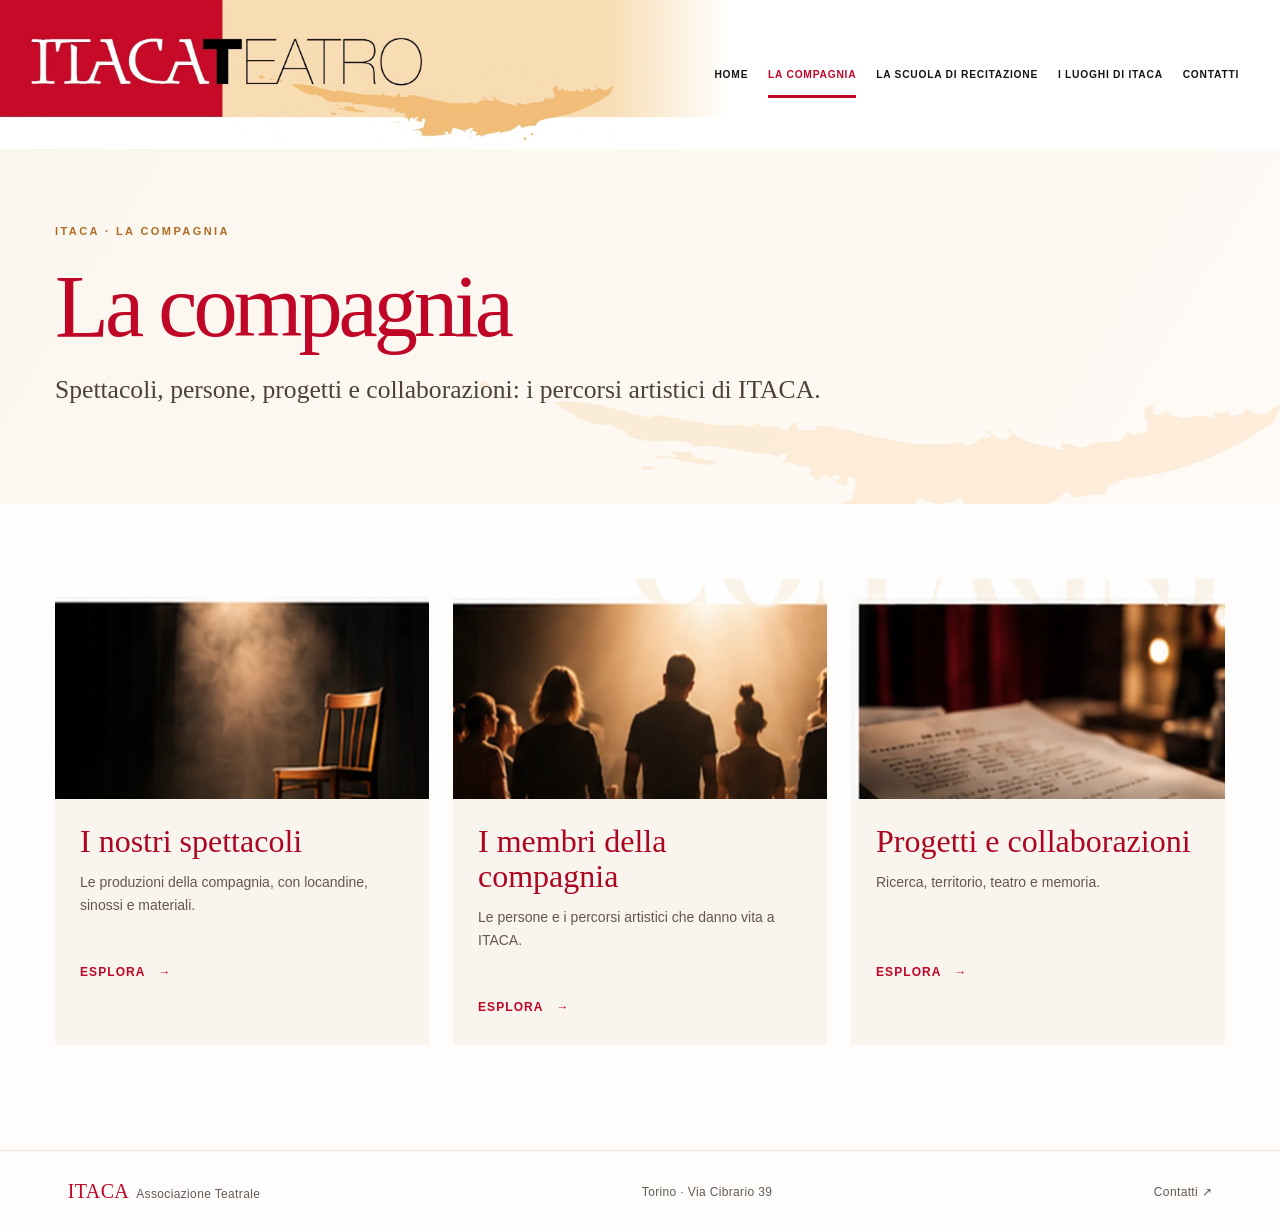
==== commit a9689f74: "Add I luoghi di Itaca to site navigation" ====
--- a/compagnia.html
+++ b/compagnia.html
@@ -13,7 +13,7 @@
   <link rel="canonical" href="https://itacateatro.github.io/compagnia.html" />
   <meta property="og:url" content="https://itacateatro.github.io/compagnia.html" />
   <meta property="og:type" content="website" />
-  <link rel="stylesheet" href="styles.css?v=itaca-programmi-20261101" />
+  <link rel="stylesheet" href="styles.css?v=luoghi-20261102" />
   <link rel="icon" type="image/svg+xml" href="assets/favicon.svg" />
 </head>
 <body data-page="compagnia">
@@ -33,6 +33,7 @@
       <button type="button" class="submenu-toggle" aria-label="Mostra le pagine della Scuola" aria-expanded="false">⌄</button>
       <div class="submenu"><a href="formazione.html">La scuola di recitazione</a><a href="workshop.html">I workshop</a></div>
     </div>
+    <a class="main-link " href="luoghi.html">I luoghi di Itaca</a>
     <a class="main-link "  href="contatti.html">Contatti</a>
   </nav>
 </header>
--- a/styles.css
+++ b/styles.css
@@ -149,75 +149,276 @@
 }
 
 
-/* ITACA: a velvet-bordeaux theatrical curtain with illuminated uneven folds.
-   The dark stage dissolves into burgundy above the actors' red cloth. */
+
+/* ITACA home: the seven production photographs are the only hero backdrop.
+   No coloured curtain, gradients or masking layers cover the original images. */
 .hero-home{
-  background-color:#170912;
-  background-image:
-    linear-gradient(180deg,rgba(4,1,5,.7) 0%,rgba(11,3,9,.17) 23%,rgba(13,4,12,.04) 62%,rgba(6,1,6,.26) 100%),
-    radial-gradient(ellipse 54% 80% at 26% 48%,rgba(142,43,71,.33) 0%,rgba(104,23,52,.22) 40%,rgba(28,5,20,0) 94%),
-    repeating-linear-gradient(91deg,
-      rgba(5,0,8,.48) 0%,
-      rgba(92,21,47,.24) 3%,
-      rgba(138,41,62,.37) 5%,
-      rgba(36,7,29,.24) 9%,
-      rgba(5,0,8,.56) 12%,
-      rgba(94,21,45,.15) 15%,
-      rgba(147,50,72,.36) 17%,
-      rgba(7,0,9,.62) 20%),
-    linear-gradient(95deg,#280e1b 0%,#401127 28%,#210d1b 55%,#090509 85%);
-  background-blend-mode:normal,screen,normal,normal;
-}
-.hero-home::before{
-  display:block;
-  content:"";
+  background:none;
+}
+.hero-home::before,
+.hero-home::after,
+.hero-home .hero-scrim{
+  display:none;
+  content:none;
+}
+.hero-home .hero-media{
   position:absolute;
   inset:0;
-  z-index:1;
+  width:100%;
+  height:100%;
+  overflow:hidden;
+  z-index:0;
   pointer-events:none;
-  background:
-    radial-gradient(ellipse 11% 90% at 15% 60%,rgba(169,64,86,.15),transparent 90%),
-    radial-gradient(ellipse 17% 85% at 40% 44%,rgba(194,68,89,.1),transparent 80%),
-    linear-gradient(180deg,rgba(0,0,0,.38),transparent 28%,transparent 82%,rgba(0,0,0,.2));
-  -webkit-mask-image:linear-gradient(to right,#000 0%,#000 37%,transparent 78%);
-  mask-image:linear-gradient(to right,#000 0%,#000 37%,transparent 78%);
-}
-.hero-home::after,.hero-home .hero-scrim{display:none}
-.hero-home .hero-stage-photo{
+  -webkit-mask-image:none;
+  mask-image:none;
+}
+.hero-home .hero-slide{
+  position:absolute;
+  inset:0;
   display:block;
-  position:absolute;
-  z-index:0;
-  top:-30px;
-  left:48vw;
-  width:74vw;
+  width:100%;
+  height:100%;
   max-width:none;
-  height:auto;
-  pointer-events:none;
-  mix-blend-mode:screen;
-  -webkit-mask-image:linear-gradient(to right,transparent 0%,black 9%);
-  mask-image:linear-gradient(to right,transparent 0%,black 9%);
-}
+  object-fit:cover;
+  object-position:var(--focus-desktop,center);
+  opacity:0;
+  transition:opacity .75s ease-in-out;
+}
+.hero-home .hero-slide.is-active{opacity:1}
 .hero-home .hero-content{position:relative;z-index:2}
 .hero-home h1{color:#f4bd66;text-shadow:0 2px 12px rgba(13,3,10,.3)}
 .hero-home p{color:#f3c880;text-shadow:0 2px 9px rgba(13,3,10,.27)}
 .hero-home .little-line{background:#f1b85c;opacity:1}
-
-/* Landscape phones retain their trimmed three-actor framing. */
+@media (prefers-reduced-motion:reduce){
+  .hero-home .hero-slide{transition:none}
+}
+/* Landscape phones: crop the full-bleed photo to the established mobile band. */
 @media (orientation:landscape) and (max-height:600px) and (max-width:1200px){
   .hero-home{min-height:0}
-  .hero-home .hero-stage-photo{top:-15px;left:43vw;width:95vw}
+  .hero-home .hero-slide{object-position:var(--focus-landscape,center)}
   .hero-home .hero-content{margin-left:5vw;width:52vw;padding:53px 0 19px}
   .hero-home h1{font-size:clamp(38px,5.4vw,52px);line-height:1}
   .hero-home p{font-size:16px;line-height:1.35;margin-top:20px;max-width:100%}
   .hero-home .little-line{margin-top:18px}
 }
-
-/* Portrait phones keep gold text, nearby red drape and short band. */
+/* Portrait phones: full-width photographs, same compact text layout. */
 @media (max-width:600px) and (orientation:portrait){
   .hero-home{min-height:0}
-  .hero-home .hero-stage-photo{top:0;left:30vw;width:215vw}
+  .hero-home .hero-slide{object-position:var(--focus-portrait,center)}
   .hero-home .hero-content{margin-left:6vw;width:59vw;padding:48px 0 16px}
   .hero-home h1{font-size:clamp(32px,8.5vw,41px);line-height:1.06}
   .hero-home p{font-size:15px;line-height:1.39;max-width:100%;margin-top:22px}
   .hero-home .little-line{margin-top:18px}
 }
+
+/* ITACA · new editorial subsections — designed for desktop and both phone orientations */
+body[data-page="scuola"] .feature-grid{grid-template-columns:repeat(2,minmax(0,1fr))}
+.itaca-detail-page{background:linear-gradient(180deg,#fffdfb 0%,#fff9f2 100%)}
+.itaca-section-intro,.itaca-archive-heading{max-width:840px;margin:0 0 33px}
+.itaca-section-intro h2,.itaca-archive-heading h2{font:400 clamp(37px,4vw,59px)/1.04 var(--serif);letter-spacing:-.042em;color:#a20727;margin-top:14px}
+.itaca-section-intro>p,.itaca-archive-heading>p{font:400 18px/1.6 var(--serif);color:#65564e;margin-top:13px}
+.itaca-program-grid{display:grid;grid-template-columns:repeat(2,minmax(0,1fr));gap:27px;align-items:stretch}
+.itaca-program-card{background:#fff;border:1px solid #e9ded0;box-shadow:0 16px 42px rgba(68,24,29,.08);overflow:hidden;min-width:0}
+.itaca-program-visual{height:180px;position:relative;overflow:hidden;isolation:isolate;background:linear-gradient(120deg,#690c22 0%,#b00e2c 56%,#8a1a29 100%)}
+.itaca-program-visual:before{content:"";position:absolute;inset:-20%;background:repeating-linear-gradient(105deg,transparent 0%,rgba(255,216,163,.05) 6%,transparent 13%,rgba(20,0,8,.22) 19%);transform:rotate(-8deg)}
+.itaca-program-visual:after{content:"";position:absolute;right:-50px;top:-100px;border:1px solid #f4ca9680;border-radius:50%;width:350px;height:350px}
+.itaca-modern{background:linear-gradient(122deg,#47091c,#8a122e 52%,#ac6348)}
+.itaca-visual-number{position:absolute;top:24px;left:28px;color:#ffdfb3;font:600 12px/1 var(--sans);letter-spacing:.18em;z-index:1}
+.itaca-visual-mark{position:absolute;right:28px;bottom:-25px;font:400 clamp(64px,8vw,124px)/1 var(--serif);letter-spacing:-.08em;color:#fff3e63a;z-index:1}
+.itaca-program-text{padding:37px 37px 43px;min-height:246px;display:flex;flex-direction:column;align-items:flex-start}
+.itaca-program-text h3{font:400 clamp(30px,3vw,43px)/1.13 var(--serif);letter-spacing:-.035em;color:#9f0a27;margin-top:18px;text-wrap:balance}
+.itaca-program-subtitle{font:italic 400 clamp(19px,1.65vw,24px)/1.35 var(--serif);color:#4b3b35;margin-top:16px}
+.itaca-gold-line{display:block;width:56px;height:2px;background:#cb9a60;margin-top:auto;transform:translateY(24px)}
+.itaca-spotlight{display:grid;grid-template-columns:1fr 1.12fr;min-width:0;background:#fff;border:1px solid #e8dfd4;box-shadow:0 18px 46px rgba(68,24,29,.07);overflow:hidden}
+.itaca-spotlight-art{position:relative;min-height:340px;isolation:isolate;background:#790b24}
+.itaca-spotlight-art img{position:absolute;inset:0;width:100%;height:100%;object-fit:cover;filter:saturate(.7)}
+.itaca-spotlight-art:after{content:"";position:absolute;inset:0;background:linear-gradient(128deg,#4e0820bb,#b10b2c51 64%,#2e0619aa)}
+.itaca-spotlight-overlay{position:absolute;left:32px;bottom:26px;z-index:1;color:#fff4e1;font:600 12px/1.3 var(--sans);letter-spacing:.18em;text-transform:uppercase}
+.itaca-spotlight-overlay span{color:#efbb76}
+.itaca-spotlight-body{padding:clamp(32px,4.8vw,74px);min-width:0}
+.itaca-spotlight-body h3{font:400 clamp(39px,4.3vw,66px)/1.03 var(--serif);color:#a00727;letter-spacing:-.045em;margin-top:16px;text-wrap:balance}
+.itaca-spotlight-body .itaca-gold-line{margin:24px 0 0;transform:none}
+.itaca-spotlight-body>p{font:400 19px/1.6 var(--serif);color:#52413a;margin-top:24px}
+.itaca-spotlight-body .itaca-future-note{font:italic 16px/1.45 var(--serif);color:#826957;margin-top:18px}
+.itaca-additions{font:italic 17px/1.5 var(--serif);color:#85746b;margin-top:31px}
+.itaca-shows-page{background:linear-gradient(180deg,#fffdfb,#fff9f3)}
+.itaca-shows-current{padding-bottom:68px;border-bottom:1px solid #e6d9cb}
+.itaca-shows-grid{display:grid;grid-template-columns:repeat(3,minmax(0,1fr));gap:21px}
+.itaca-show-card{background:#fff;min-width:0;border:1px solid #e9ded4;box-shadow:0 12px 32px rgba(69,23,26,.065);overflow:hidden;display:flex;flex-direction:column}
+.itaca-show-figure{position:relative;overflow:hidden;height:123px;background:linear-gradient(125deg,#4b0717 0%,#aa0a2c 54%,#ca7952 100%)}
+.itaca-show-figure:after{content:"";position:absolute;inset:0;background:repeating-linear-gradient(100deg,#1e06121c 0%,#cb47662b 6%,#1e06122e 12%,transparent 21%)}
+.itaca-show-card:nth-child(2) .itaca-show-figure{background:linear-gradient(125deg,#64061d,#9c2441 59%,#bc7548)}
+.itaca-show-card:nth-child(3) .itaca-show-figure{background:linear-gradient(125deg,#2d0919,#7e1730 53%,#a14439)}
+.itaca-show-number{position:absolute;top:21px;left:23px;z-index:1;color:#f8d4a2;font:700 11px/1 var(--sans);letter-spacing:.22em}
+.itaca-show-watermark{position:absolute;right:18px;bottom:-17px;z-index:1;color:#fff9ef42;font:400 88px/1 var(--serif);letter-spacing:-.06em}
+.itaca-show-info{padding:27px 27px 30px;display:flex;flex-direction:column;flex:1;min-height:175px}
+.itaca-show-info h3{font:400 clamp(27px,2.55vw,38px)/1.13 var(--serif);color:#9a0a23;letter-spacing:-.034em}
+.itaca-show-sub{font:italic 16px/1.4 var(--serif);color:#6f5d51;margin-top:12px}
+.itaca-show-director{margin-top:auto;padding-top:20px;color:#8d613a;font:600 11px/1.4 var(--sans);letter-spacing:.08em;text-transform:uppercase}
+.itaca-shows-archive{padding-top:69px}
+.itaca-year-nav{display:flex;flex-wrap:wrap;gap:10px;margin:0 0 37px}
+.itaca-year-nav a{padding:11px 18px;border:1px solid #d8c4ad;color:#8b1931;font:700 12px/1.25 var(--sans);letter-spacing:.05em}
+.itaca-year-nav a:hover{background:#fff0e5;border-color:#ba8b54}
+.itaca-archive-list{border-top:1px solid #d9c5b5}
+.itaca-year{display:grid;grid-template-columns:135px minmax(0,1fr);border-bottom:1px solid #e5d9cf;gap:22px;padding:30px 0;scroll-margin-top:20px}
+.itaca-year-heading h3{font:400 clamp(39px,4vw,55px)/1 var(--serif);color:#a40b28;letter-spacing:-.05em}
+.itaca-year-heading>span{display:block;color:#927967;font:700 10px/1.5 var(--sans);letter-spacing:.12em;text-transform:uppercase;margin-top:8px}
+.itaca-year-items{padding:0;margin:0;list-style:none;display:grid;grid-template-columns:repeat(2,minmax(0,1fr));gap:17px 30px}
+.itaca-year-items li{border-left:2px solid #d5b88e;padding:2px 0 3px 16px;min-width:0}
+.itaca-work-row strong{display:block;font:400 clamp(19px,1.7vw,24px)/1.17 var(--serif);letter-spacing:-.015em;color:#35252a;overflow-wrap:anywhere}
+.itaca-work-role{display:block;font:700 10px/1.35 var(--sans);color:#ab173a;letter-spacing:.075em;text-transform:uppercase;margin-top:9px}
+.itaca-work-by{font:italic 14px/1.44 var(--serif);color:#746257;margin-top:7px}
+.itaca-archive-source{font:italic 15px/1.5 var(--serif);color:#776b64;margin:30px 0 0}
+@media(max-width:1000px){
+  .itaca-program-grid{gap:18px}
+  .itaca-program-text{padding:29px 27px 37px}
+  .itaca-program-text h3{font-size:clamp(27px,3.3vw,40px)}
+  .itaca-year{grid-template-columns:102px minmax(0,1fr)}
+  .itaca-show-info{padding:23px 21px 26px}
+}
+@media(max-width:700px){
+  body[data-page="scuola"] .feature-grid{grid-template-columns:1fr}
+  .itaca-program-grid{grid-template-columns:1fr;gap:20px}
+  .itaca-program-visual{height:134px}
+  .itaca-program-text{min-height:200px}
+  .itaca-program-text h3{font-size:clamp(29px,7vw,40px)}
+  .itaca-spotlight{grid-template-columns:1fr}
+  .itaca-spotlight-art{min-height:205px}
+  .itaca-spotlight-body{padding:30px 25px 36px}
+  .itaca-spotlight-body h3{font-size:clamp(39px,9.8vw,52px)}
+  .itaca-shows-grid{grid-template-columns:1fr;gap:17px}
+  .itaca-show-card{flex-direction:row;min-height:165px}
+  .itaca-show-figure{width:29%;height:auto;min-height:165px;flex:none}
+  .itaca-show-watermark{font-size:48px;bottom:20px;right:-28px;transform:rotate(-90deg)}
+  .itaca-show-info{min-height:165px;padding:22px}
+  .itaca-show-info h3{font-size:clamp(25px,6vw,35px)}
+  .itaca-year{grid-template-columns:1fr;gap:18px;padding:26px 0}
+  .itaca-year-heading{display:flex;gap:17px;align-items:baseline}
+  .itaca-year-heading>span{margin-top:0}
+  .itaca-year-items{grid-template-columns:1fr;gap:17px}
+}
+@media(orientation:landscape) and (max-height:600px) and (min-width:701px) and (max-width:1200px){
+  .itaca-program-visual{height:130px}
+  .itaca-program-text{min-height:193px}
+  .itaca-spotlight-art{min-height:275px}
+  .itaca-spotlight-body{padding:28px}
+  .itaca-shows-grid{gap:12px}
+  .itaca-show-info{padding:20px 16px}
+}
+
+
+/* ITACA archive: standalone production cards, with the same italic-grey and
+   uppercase-gold typographic language as the current-production cards. */
+.itaca-year-items{align-items:stretch;gap:15px 19px}
+.itaca-year-items li.itaca-archive-card{
+  display:flex;
+  flex-direction:column;
+  min-width:0;
+  min-height:160px;
+  padding:22px 23px 20px;
+  background:linear-gradient(130deg,#fffefc 0%,#fffaf5 100%);
+  border:1px solid #ebdfd1;
+  border-left:3px solid #d3b084;
+  box-shadow:0 9px 23px rgba(67,27,30,.052);
+}
+.itaca-work-title{
+  margin:0;
+  font:400 clamp(22px,1.9vw,30px)/1.16 var(--serif);
+  letter-spacing:-.022em;
+  color:#3d292c;
+  overflow-wrap:break-word;
+  text-wrap:balance;
+}
+.itaca-archive-card .itaca-work-by{
+  font:italic 400 clamp(16px,1.35vw,19px)/1.4 var(--serif);
+  color:#81766f;
+  margin:11px 0 0;
+}
+.itaca-archive-card .itaca-work-by.itaca-author-unlisted{
+  color:#9e948c;
+}
+.itaca-work-director{
+  margin-top:auto;
+  padding-top:20px;
+  color:#ac823f;
+  font:700 11px/1.4 var(--sans);
+  text-transform:uppercase;
+  letter-spacing:.105em;
+}
+@media (max-width:700px){
+  .itaca-year-items li.itaca-archive-card{min-height:143px;padding:19px 19px 18px}
+  .itaca-work-title{font-size:clamp(23px,6.4vw,30px)}
+  .itaca-archive-card .itaca-work-by{font-size:17px}
+}
+@media (orientation:landscape) and (max-height:600px) and (min-width:701px) and (max-width:1200px){
+  .itaca-year-items{gap:12px}
+  .itaca-year-items li.itaca-archive-card{padding:18px 17px;min-height:145px}
+  .itaca-work-title{font-size:23px}
+}
+
+
+/* I luoghi di Itaca — fifth navigation item; third editorial Home section. */
+@media(min-width:901px){.main-nav{gap:clamp(10px,1.55vw,24px);margin-right:clamp(20px,3.2vw,56px)}.main-link{font-size:clamp(9.5px,.8vw,11.5px);letter-spacing:.075em}}
+@media(min-width:901px) and (max-width:1150px){.main-nav{gap:11px;margin-right:23px}.main-link{font-size:9.5px;letter-spacing:.045em}.brand{width:48vw}}
+.landing-places{grid-column:1/-1;display:grid;grid-template-columns:minmax(0,1.06fr) minmax(0,.94fr);margin-top:42px;position:relative;isolation:isolate;overflow:hidden;background:linear-gradient(125deg,#75132c,#4b0b1e 65%,#2c0a16);border-top:3px solid #d3a56f;color:#fff7e9;min-width:0}
+.landing-places::before{content:"";position:absolute;inset:0;z-index:-1;background:radial-gradient(ellipse 45% 90% at 70% 40%,#e6a66d24,transparent 90%),repeating-linear-gradient(102deg,transparent 0%,#ffffff06 7%,#1e041022 17%,transparent 26%)}
+.landing-places-copy{padding:clamp(38px,5vw,77px) clamp(26px,5vw,76px);min-width:0}
+.places-eyebrow{display:block;font:700 10px/1.4 var(--sans);letter-spacing:.2em;text-transform:uppercase;color:#e7ba84}
+.landing-places h2{font:400 clamp(40px,4.8vw,68px)/1.08 var(--serif);letter-spacing:-.045em;color:#f1d19f;margin:19px 0 0}
+.places-verse{font:italic 400 clamp(21px,2.1vw,29px)/1.36 var(--serif);margin-top:22px;color:#fff9ed}
+.places-verse span,.places-page-poem span{display:block}
+.places-home-cta{display:inline-flex;gap:23px;align-items:center;margin-top:29px;padding:0 0 11px;border-bottom:1px solid #e4be8a;color:#ffe3b5;text-transform:uppercase;letter-spacing:.14em;font:700 11px/1.3 var(--sans)}
+.places-home-cta:hover{color:white}
+.places-home-countries{min-width:0;display:grid;grid-template-columns:repeat(2,minmax(0,1fr));gap:13px;padding:clamp(28px,4vw,60px);align-content:center}
+.places-home-countries a{position:relative;min-height:145px;display:flex;flex-direction:column;justify-content:space-between;padding:22px;border:1px solid #eed0aa60;background:#13040b28;color:#fff5e4;font:400 clamp(23px,2.2vw,31px)/1.15 var(--serif)}
+.places-home-countries a:hover{background:#ffecce1c;border-color:#f4d0a0}
+.places-home-countries small{font:700 10px/1 var(--sans);letter-spacing:.17em;color:#edbd85}
+.places-home-countries a span{position:absolute;right:20px;top:20px;color:#edbd85;font:20px/1 var(--sans)}
+.places-page-heading h1{font-size:clamp(48px,6.6vw,88px);text-wrap:balance}
+.places-page-poem{font:italic 400 clamp(21px,2.5vw,33px)/1.35 var(--serif);color:#61443b;margin-top:25px}
+.places-page-content{background:linear-gradient(180deg,#fffdfb,#fdf8f1)}
+.places-page-intro{max-width:840px}
+.places-page-intro h2{font:400 clamp(35px,4.2vw,57px)/1.1 var(--serif);color:#a20e2b;letter-spacing:-.038em;margin-top:14px}
+.places-page-intro p{font:400 clamp(17px,1.6vw,20px)/1.55 var(--serif);color:#6c5b54;margin-top:17px}
+.places-country-jump{display:flex;flex-wrap:wrap;gap:10px;margin:33px 0}
+.places-country-jump a{padding:11px 18px;border:1px solid #d7c0a8;color:#931b35;text-transform:uppercase;font:700 11px/1.35 var(--sans);letter-spacing:.075em}
+.places-country-jump a:hover{background:#fbefe4}
+.places-country-grid{display:grid;grid-template-columns:repeat(2,minmax(0,1fr));gap:22px}
+.places-country{background:#fff;border:1px solid #e8dacc;min-width:0;scroll-margin-top:24px;box-shadow:0 16px 32px #45141b0e}
+.places-country-top{display:flex;flex-direction:column;justify-content:space-between;position:relative;overflow:hidden;min-height:139px;padding:24px 30px;background:linear-gradient(120deg,#700d29,#a01b3b 66%,#bc684e)}
+.places-country-top::after{content:"";position:absolute;right:-50px;top:-100px;width:255px;height:255px;border:1px solid #f4d3a577;border-radius:50%}
+.places-country-number{font:700 11px/1 var(--sans);letter-spacing:.17em;color:#f2d0a2}
+.places-country-top h3{font:400 clamp(38px,4.2vw,56px)/1 var(--serif);color:#fff7eb;position:relative;z-index:1;letter-spacing:-.035em}
+.places-country-bottom{padding:28px 30px 33px}
+.places-country-venues{list-style:none;margin:18px 0 0;padding:0}
+.places-country-venues li{padding:16px 0;border-top:1px solid #efe3d7;color:#8e7d70;font:italic 400 18px/1.4 var(--serif)}
+@media(max-width:900px){
+ .landing-places{margin-top:6px}
+ .landing-places-copy{padding:35px 29px}
+ .landing-places h2{font-size:clamp(36px,5.5vw,52px)}
+ .places-verse{font-size:clamp(19px,2.5vw,24px)}
+ .places-home-countries{padding:28px 25px 28px 0;gap:9px}
+ .places-home-countries a{min-height:117px;padding:17px;font-size:23px}
+}
+@media(max-width:700px){
+ .landing-places{grid-template-columns:1fr;margin-top:0}
+ .landing-places-copy{padding:37px 27px 10px}
+ .landing-places h2{font-size:clamp(39px,8.8vw,55px)}
+ .places-verse{font-size:clamp(19px,4.9vw,24px)}
+ .places-home-countries{padding:24px 27px 32px}
+ .places-home-countries a{min-height:100px}
+ .places-page-heading h1{font-size:clamp(42px,8.8vw,60px)}
+ .places-page-poem{font-size:clamp(20px,4.8vw,27px)}
+ .places-country-grid{grid-template-columns:1fr;gap:18px}
+ .places-country-top{min-height:123px;padding:22px 25px}
+ .places-country-bottom{padding:24px 25px}
+ .places-country-jump a{padding:10px 14px}
+}
+@media(orientation:landscape) and (max-height:600px) and (min-width:701px) and (max-width:1200px){
+ .landing-places{grid-template-columns:minmax(0,1fr) minmax(0,.86fr)}
+ .landing-places-copy{padding:32px 26px}
+ .landing-places h2{font-size:clamp(35px,5vw,51px)}
+ .places-verse{font-size:clamp(18px,2.35vw,23px)}
+ .places-home-countries{padding:24px 22px 24px 0}
+ .places-home-countries a{min-height:110px;padding:14px}
+}
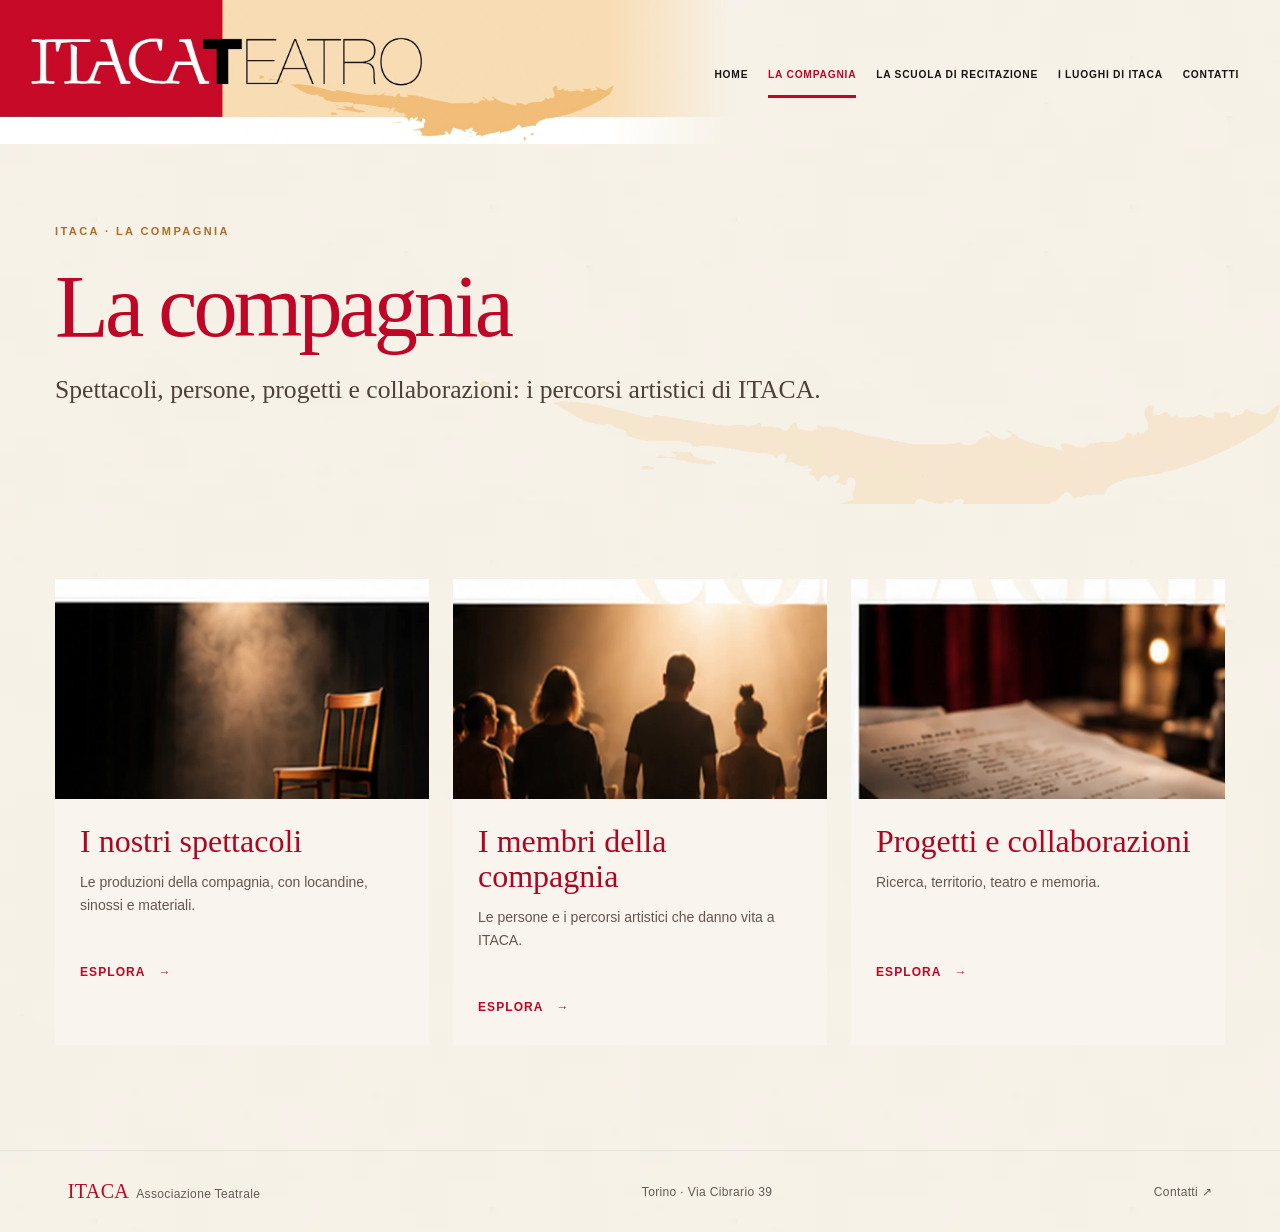
==== commit 06dc3a7d: "Applica lo sfondo crema materico alla pagina compagnia.html" ====
--- a/compagnia.html
+++ b/compagnia.html
@@ -13,7 +13,7 @@
   <link rel="canonical" href="https://itacateatro.github.io/compagnia.html" />
   <meta property="og:url" content="https://itacateatro.github.io/compagnia.html" />
   <meta property="og:type" content="website" />
-  <link rel="stylesheet" href="styles.css?v=luoghi-20261102" />
+  <link rel="stylesheet" href="styles.css?v=itaca-crema-torino-originale-20261104" />
   <link rel="icon" type="image/svg+xml" href="assets/favicon.svg" />
 </head>
 <body data-page="compagnia">
--- a/styles.css
+++ b/styles.css
@@ -422,3 +422,867 @@
  .places-home-countries{padding:24px 22px 24px 0}
  .places-home-countries a{min-height:110px;padding:14px}
 }
+
+
+/* Marco Alotto: original theatre photograph, unobstructed by the old monogram and gold arc. */
+.member-card-marco .member-art{background:#070608;isolation:isolate}
+.member-card-marco .member-art::before,
+.member-card-marco .member-art::after{content:none;display:none}
+.member-card-marco .member-art-photo{
+  display:block;position:absolute;inset:0;width:100%;height:100%;max-width:none;
+  object-fit:cover;object-position:48% center;z-index:0;
+}
+.member-card-marco .member-art-label,
+.member-card-marco .member-art-caption{
+  position:relative;z-index:2;color:#fff9ee;
+  text-shadow:0 1px 8px rgba(0,0,0,.94),0 2px 18px rgba(0,0,0,.65)
+}
+.member-card-marco .member-art-label{align-self:flex-end;text-align:right;max-width:100%}
+.member-card-marco .member-art-label span{color:#e7bc84}
+.member-card-marco .member-bio em{font-style:italic}
+@media(max-width:760px){
+  .member-card-marco .member-art{min-height:clamp(220px,57vw,345px)}
+  .member-card-marco .member-art-photo{object-position:50% 42%}
+}
+@media(orientation:landscape) and (max-height:600px) and (min-width:701px) and (max-width:1200px){
+  .member-card-marco .member-art{min-height:360px}
+  .member-card-marco .member-art-photo{object-position:49% center}
+}
+
+
+/* Home hero: a restrained semi-opaque charcoal panel ONLY beneath the title
+   and introductory description, never across the full slideshow. */
+.hero-home .hero-copy-panel{
+  box-sizing:border-box;
+  width:fit-content;
+  max-width:100%;
+  padding:clamp(18px,2.15vw,31px) clamp(19px,2.6vw,35px) clamp(21px,2.3vw,32px);
+  background:rgba(44,45,48,.63);
+  -webkit-backdrop-filter:blur(3px);
+  backdrop-filter:blur(3px);
+  border:1px solid rgba(236,232,224,.13);
+  border-radius:2px;
+  box-shadow:0 12px 33px rgba(0,0,0,.16);
+}
+.hero-home .hero-copy-panel h1{margin:0}
+.hero-home .hero-copy-panel p{margin-top:clamp(16px,2.2vw,27px)}
+@media (min-width:901px){
+  .hero-home .hero-content{width:min(730px,calc(100% - 11vw))}
+  .hero-home .hero-copy-panel{max-width:100%}
+}
+@media (max-width:900px){
+  .hero-home .hero-copy-panel{padding:21px 23px 23px}
+}
+@media (orientation:landscape) and (max-height:600px) and (max-width:1200px){
+  .hero-home .hero-copy-panel{padding:15px 18px 17px}
+  .hero-home .hero-copy-panel p{margin-top:13px}
+}
+@media (max-width:600px) and (orientation:portrait){
+  .hero-home .hero-content{width:min(72vw,310px)}
+  .hero-home .hero-copy-panel{padding:13px 14px 16px}
+  .hero-home .hero-copy-panel p{margin-top:15px}
+}
+
+
+/* Home copy: uniform gold title and uniform warm ivory description. */
+.hero-home .hero-copy-panel{background:rgba(44,45,48,.77)}
+.hero-home .hero-copy-panel h1{
+  color:#F3C77D;
+  text-shadow:0 2px 10px rgba(30,3,13,.32);
+}
+.hero-home .hero-copy-panel p{
+  color:#F1ECE5;
+  text-shadow:0 1px 6px rgba(0,0,0,.2);
+}
+
+
+/* Architectural engravings for I luoghi di Itaca. Original translucent,
+   monochrome artwork floats over the existing burgundy palette. */
+.landing-places .places-mole-art{
+  position:absolute;
+  inset:0;
+  z-index:0;
+  pointer-events:none;
+  background-image:url("assets/mole-antonelliana-engraving.svg");
+  background-repeat:no-repeat;
+  background-position:right -4% center;
+  background-size:auto 108%;
+  opacity:.34;
+  filter:saturate(.77);
+}
+.landing-places .landing-places-copy,
+.landing-places .places-home-countries{
+  position:relative;
+  z-index:1;
+}
+.landing-places .places-home-countries a{
+  isolation:isolate;
+}
+.landing-places .places-home-countries a::before{
+  content:"";
+  position:absolute;
+  inset:0;
+  z-index:0;
+  background-repeat:no-repeat;
+  background-position:right -5px bottom -6px;
+  background-size:auto 102%;
+  opacity:.43;
+  pointer-events:none;
+}
+.places-home-countries a[href$="#italia"]::before{
+  background-image:url("assets/colosseo-engraving.svg");
+  background-size:96% auto;
+  background-position:right -12px bottom -20px;
+}
+.places-home-countries a[href$="#francia"]::before{
+  background-image:url("assets/tour-eiffel-engraving.svg");
+  background-size:auto 112%;
+  background-position:right 2px bottom -12px;
+}
+.places-home-countries a[href$="#polonia"]::before{
+  background-image:url("assets/mariacki-krakow-engraving.svg");
+  background-size:auto 105%;
+  background-position:right -3px bottom -15px;
+}
+.places-home-countries a[href$="#irlanda"]::before{
+  background-image:url("assets/oconnell-monument-engraving.svg");
+  background-size:auto 104%;
+  background-position:right -5px bottom -11px;
+}
+.landing-places .places-home-countries a small,
+.landing-places .places-home-countries a .places-country-name,
+.landing-places .places-home-countries a > span{
+  position:relative;
+  z-index:2;
+  text-shadow:0 2px 9px rgba(40,5,17,.62);
+}
+.landing-places .places-home-countries a .places-country-name{
+  align-self:flex-start;
+  font:inherit;
+  font-weight:400;
+}
+.landing-places .places-home-countries a > span{
+  position:absolute;
+}
+/* Larger screens retain the two-column theatrical composition. */
+@media(min-width:901px){
+  .landing-places .places-mole-art{
+    background-position:right -3% center;
+    background-size:auto 112%;
+    opacity:.29;
+  }
+}
+/* Portrait screens keep the Mole toward the right, away from the verse. */
+@media(max-width:700px){
+  .landing-places .places-mole-art{
+    background-position:right -28px top 13px;
+    background-size:auto 70%;
+    opacity:.28;
+  }
+  .landing-places .places-home-countries a::before{opacity:.36}
+}
+/* Narrow portrait devices: monuments remain subdued behind the country labels. */
+@media(max-width:420px) and (orientation:portrait){
+  .landing-places .places-mole-art{
+    background-position:right -42px top 33px;
+    background-size:auto 65%;
+    opacity:.25;
+  }
+  .landing-places .places-home-countries a::before{opacity:.33}
+}
+/* Landscape phones: use full-height background profile without crowding text. */
+@media(orientation:landscape) and (max-height:600px) and (min-width:701px) and (max-width:1200px){
+  .landing-places .places-mole-art{
+    background-position:right 1% center;
+    background-size:auto 100%;
+    opacity:.28;
+  }
+  .landing-places .places-home-countries a::before{opacity:.37}
+}
+/* Matching architectural engravings in the destination nation's title panels. */
+.places-country-top::before{
+  content:"";
+  position:absolute;
+  inset:0;
+  z-index:0;
+  background-repeat:no-repeat;
+  background-size:auto 170%;
+  background-position:right 1% center;
+  opacity:.23;
+  pointer-events:none;
+}
+#italia .places-country-top::before{background-image:url("assets/colosseo-engraving.svg");background-size:auto 200%}
+#francia .places-country-top::before{background-image:url("assets/tour-eiffel-engraving.svg");background-size:auto 158%}
+#polonia .places-country-top::before{background-image:url("assets/mariacki-krakow-engraving.svg");background-size:auto 168%}
+#irlanda .places-country-top::before{background-image:url("assets/oconnell-monument-engraving.svg");background-size:auto 160%}
+.places-country-top .places-country-number{position:relative;z-index:1}
+
+/* Final architectural study: detailed copper engravings, matching the approved
+   I luoghi di Itaca visual. Replaces earlier schematic vector drawings. */
+.landing-places .places-mole-art {
+  background-image:url("assets/mole-antonelliana-detailed.webp");
+  background-size:auto 104%;
+  background-position:right -3% center;
+  opacity:.38;
+  filter:none;
+}
+.landing-places .places-home-countries a::before {opacity:.57}
+.places-home-countries a[href$="#italia"]::before {
+  background-image:url("assets/colosseo-detailed.webp");
+  background-size:100% auto;
+  background-position:right -9px bottom -16px;
+}
+.places-home-countries a[href$="#francia"]::before {
+  background-image:url("assets/tour-eiffel-detailed.webp");
+  background-size:auto 130%;
+  background-position:right -3px bottom -15px;
+}
+.places-home-countries a[href$="#polonia"]::before {
+  background-image:url("assets/basilica-santa-maria-cracovia-detailed.webp");
+  background-size:auto 119%;
+  background-position:right -3px bottom -14px;
+}
+.places-home-countries a[href$="#irlanda"]::before {
+  background-image:url("assets/daniel-oconnell-monument-detailed.webp");
+  background-size:auto 117%;
+  background-position:right -3px bottom -15px;
+}
+/* The same detailed engravings subtly appear on national headings. */
+#italia .places-country-top::before {
+  background-image:url("assets/colosseo-detailed.webp");
+  background-size:auto 145%;
+}
+#francia .places-country-top::before {
+  background-image:url("assets/tour-eiffel-detailed.webp");
+  background-size:auto 158%;
+}
+#polonia .places-country-top::before {
+  background-image:url("assets/basilica-santa-maria-cracovia-detailed.webp");
+  background-size:auto 155%;
+}
+#irlanda .places-country-top::before {
+  background-image:url("assets/daniel-oconnell-monument-detailed.webp");
+  background-size:auto 155%;
+}
+.places-country-top::before {opacity:.35}
+@media (min-width:901px) {
+  .landing-places .places-mole-art {
+    background-size:auto 105%;
+    opacity:.33;
+  }
+}
+@media (max-width:700px) {
+  .landing-places .places-mole-art {
+    background-position:right -28px top 13px;
+    background-size:auto 65%;
+    opacity:.35;
+  }
+  .landing-places .places-home-countries a::before {opacity:.52}
+}
+@media (max-width:420px) and (orientation:portrait) {
+  .landing-places .places-mole-art {
+    background-position:right -42px top 33px;
+    background-size:auto 61%;
+    opacity:.31;
+  }
+  .landing-places .places-home-countries a::before {opacity:.48}
+}
+@media (orientation:landscape) and (max-height:600px) and (min-width:701px) and (max-width:1200px) {
+  .landing-places .places-mole-art {
+    background-position:right 1% center;
+    background-size:auto 98%;
+    opacity:.34;
+  }
+  .landing-places .places-home-countries a::before {opacity:.50}
+}
+
+
+/* I LUOGHI DI ITACA — real, approved artwork slices from the selected mockup:
+   detailed Mole, natural foreground trees, country monuments and distant hills.
+   Live editable labels and clickable country links are kept separate from art. */
+.landing-places{
+  grid-template-columns:minmax(0,1fr);
+  gap:0;
+  background:linear-gradient(140deg,#48071A 0%,#741A2F 52%,#4A081C 100%);
+  padding:0 0 clamp(96px,10vw,144px);
+  margin-top:42px;
+}
+.landing-places::before{
+  background:radial-gradient(ellipse at 70% 26%,rgba(214,92,93,.23),transparent 62%);
+  z-index:0;
+}
+.landing-places::after{
+  content:"";
+  position:absolute;
+  left:0;right:0;bottom:0;
+  height:clamp(88px,12vw,146px);
+  z-index:0;pointer-events:none;
+  background:url("assets/itaca-luoghi-colline-approved.webp") center bottom / 100% 100% no-repeat;
+  -webkit-mask-image:linear-gradient(to bottom,transparent 0%,#000 35%);
+  mask-image:linear-gradient(to bottom,transparent 0%,#000 35%);
+  opacity:.94;
+}
+.landing-places .places-mole-art{
+  inset:0;
+  background-image:url("assets/itaca-luoghi-mole-approved.webp");
+  background-repeat:no-repeat;
+  background-size:min(69%,780px) auto;
+  background-position:right top;
+  opacity:.96;
+  filter:none;
+  -webkit-mask-image:linear-gradient(to right,transparent 24%,rgba(0,0,0,.38) 43%,#000 69%);
+  mask-image:linear-gradient(to right,transparent 24%,rgba(0,0,0,.38) 43%,#000 69%);
+}
+.landing-places .landing-places-copy{
+  padding:clamp(38px,5.3vw,75px) clamp(25px,5.2vw,78px) clamp(31px,4.2vw,55px);
+  max-width:850px;
+  width:100%;
+  position:relative;
+  z-index:1;
+}
+.landing-places h2{max-width:680px}
+.landing-places .places-verse{max-width:590px}
+.landing-places .places-home-countries{
+  width:calc(100% - clamp(52px,12vw,155px));
+  max-width:1050px;
+  margin:0 auto;
+  padding:0;
+  gap:clamp(12px,1.6vw,20px);
+  grid-template-columns:repeat(2,minmax(0,1fr));
+  position:relative;
+  z-index:2;
+}
+.landing-places .places-home-countries a{
+  min-height:clamp(145px,15vw,183px);
+  padding:clamp(15px,1.9vw,24px);
+  border:1px solid rgba(242,187,111,.8);
+  background:linear-gradient(100deg,rgba(58,7,23,.75),rgba(89,14,32,.41));
+  box-shadow:0 6px 22px rgba(22,2,11,.12);
+  overflow:hidden;
+  isolation:isolate;
+}
+.landing-places .places-home-countries a::before{
+  opacity:1;
+  background-repeat:no-repeat;
+  background-position:right bottom;
+  background-size:auto 105%;
+  -webkit-mask-image:linear-gradient(to right,transparent 0%,rgba(0,0,0,.35) 19%,#000 42%);
+  mask-image:linear-gradient(to right,transparent 0%,rgba(0,0,0,.35) 19%,#000 42%);
+}
+.landing-places .places-home-countries a[href$="#italia"]::before{
+  background-image:url("assets/itaca-luoghi-italia-approved.webp");
+  background-position:right -4px bottom -1px;
+  background-size:auto 110%;
+}
+.landing-places .places-home-countries a[href$="#francia"]::before{
+  background-image:url("assets/itaca-luoghi-francia-approved.webp");
+  background-position:right 4px bottom -2px;
+  background-size:auto 114%;
+}
+.landing-places .places-home-countries a[href$="#polonia"]::before{
+  background-image:url("assets/itaca-luoghi-polonia-approved.webp");
+  background-position:right 1px bottom -3px;
+  background-size:auto 112%;
+}
+.landing-places .places-home-countries a[href$="#irlanda"]::before{
+  background-image:url("assets/itaca-luoghi-irlanda-approved.webp");
+  background-position:right 4px bottom -2px;
+  background-size:auto 111%;
+}
+.landing-places .places-home-countries .places-country-name,
+.landing-places .places-home-countries small,
+.landing-places .places-home-countries a > span{
+  text-shadow:0 2px 9px rgba(34,3,14,.8);
+}
+.places-country-top::before{opacity:.47}
+#italia .places-country-top::before{background-image:url("assets/itaca-luoghi-italia-approved.webp");background-size:auto 155%}
+#francia .places-country-top::before{background-image:url("assets/itaca-luoghi-francia-approved.webp");background-size:auto 155%}
+#polonia .places-country-top::before{background-image:url("assets/itaca-luoghi-polonia-approved.webp");background-size:auto 160%}
+#irlanda .places-country-top::before{background-image:url("assets/itaca-luoghi-irlanda-approved.webp");background-size:auto 155%}
+/* Wide desktop: text upper left, Mole upper right, the four countries below. */
+@media(min-width:901px){
+  .landing-places{grid-template-columns:minmax(0,1fr)}
+  .landing-places .landing-places-copy{max-width:min(75%,850px)}
+  .landing-places .places-mole-art{
+    background-size:min(68%,790px) auto;
+    background-position:right top;
+    opacity:.98;
+  }
+}
+/* Tablet and portrait phones: keep the landscape behind copy, cards in 2 x 2. */
+@media(max-width:900px){
+  .landing-places{grid-template-columns:minmax(0,1fr);margin-top:6px;padding-bottom:103px}
+  .landing-places .landing-places-copy{padding:35px 29px 28px;max-width:100%}
+  .landing-places .places-mole-art{
+    background-position:right top;
+    background-size:85% auto;
+    opacity:.81;
+  }
+  .landing-places .places-home-countries{
+    padding:0;
+    width:calc(100% - 58px);
+    margin:0 auto;
+    gap:12px;
+    grid-template-columns:repeat(2,minmax(0,1fr));
+  }
+  .landing-places .places-home-countries a{min-height:133px;padding:16px}
+}
+@media(max-width:700px){
+  .landing-places{grid-template-columns:1fr;margin-top:0;padding-bottom:88px}
+  .landing-places .landing-places-copy{padding:34px 24px 24px}
+  .landing-places h2{font-size:clamp(37px,8.1vw,55px);line-height:1.08}
+  .landing-places .places-verse{font-size:clamp(19px,4.6vw,24px);line-height:1.34}
+  .landing-places .places-mole-art{
+    background-position:right -15px top 0;
+    background-size:115% auto;
+    opacity:.66;
+    -webkit-mask-image:linear-gradient(to right,transparent 20%,rgba(0,0,0,.27) 45%,#000 82%);
+    mask-image:linear-gradient(to right,transparent 20%,rgba(0,0,0,.27) 45%,#000 82%);
+  }
+  .landing-places .places-home-countries{
+    width:calc(100% - 44px);
+    padding:0;
+    margin:0 auto;
+    gap:10px;
+  }
+  .landing-places .places-home-countries a{min-height:119px;padding:14px 13px;font-size:clamp(21px,5.7vw,27px)}
+  .landing-places .places-home-countries a::before{
+    background-size:auto 105%;
+    -webkit-mask-image:linear-gradient(to right,transparent 0%,#000 35%);
+    mask-image:linear-gradient(to right,transparent 0%,#000 35%);
+  }
+  .landing-places .places-home-countries small{font-size:10px}
+}
+@media(max-width:380px) and (orientation:portrait){
+  .landing-places .landing-places-copy{padding:28px 18px 20px}
+  .landing-places .places-home-countries{width:calc(100% - 34px)}
+  .landing-places .places-home-countries a{padding:12px 10px;min-height:108px}
+}
+/* Landscape smartphone: avoid narrow columns; readable text and landmark cards. */
+@media(orientation:landscape) and (max-height:600px) and (min-width:701px) and (max-width:1200px){
+  .landing-places{grid-template-columns:1fr;margin-top:0;padding-bottom:89px}
+  .landing-places .landing-places-copy{padding:32px 34px 22px;max-width:65%}
+  .landing-places h2{font-size:clamp(35px,5vw,52px)}
+  .landing-places .places-verse{font-size:clamp(18px,2.4vw,23px)}
+  .landing-places .places-mole-art{background-size:71% auto;background-position:right top;opacity:.83}
+  .landing-places .places-home-countries{width:calc(100% - 68px);margin:0 auto;padding:0;gap:12px}
+  .landing-places .places-home-countries a{min-height:130px;padding:15px}
+}
+
+
+/* The exact approved 1024x1536 image, displayed whole and without effects. */
+.places-exact-image{
+  grid-column:1/-1;
+  width:100%;
+  min-width:0;
+  max-width:100%;
+  height:auto;
+  margin:42px auto 0;
+  position:relative;
+  overflow:hidden;
+  background:#3f0717;
+  isolation:isolate;
+  line-height:0;
+}
+.places-exact-image .places-exact-photo{
+  display:block;width:100%;max-width:100%;height:auto;
+  aspect-ratio:2/3;object-fit:contain;object-position:center;
+  padding:0;margin:0;border:0;opacity:1;filter:none;
+}
+.places-screenreader{
+  position:absolute!important;
+  width:1px!important;height:1px!important;margin:-1px!important;
+  padding:0!important;border:0!important;
+  overflow:hidden!important;clip-path:inset(50%)!important;
+  white-space:nowrap!important;
+}
+.places-exact-linkmap{
+  position:absolute;inset:0;z-index:2;pointer-events:none;
+}
+.places-exact-hotspot{
+  position:absolute;display:block;pointer-events:auto;background:transparent;
+  outline:0;border-radius:2px;
+}
+.places-exact-hotspot:hover{background:rgba(250,213,146,.055)}
+.places-exact-hotspot:focus-visible{
+  background:rgba(250,213,146,.12);outline:3px solid #FAD592;outline-offset:-3px;
+}
+.places-exact-cta{left:7.4%;top:35.2%;width:41%;height:5.1%}
+.places-exact-it{left:4.85%;top:44.9%;width:43.95%;height:17.5%}
+.places-exact-fr{left:51.25%;top:44.9%;width:43.95%;height:17.5%}
+.places-exact-pl{left:4.85%;top:63.9%;width:43.95%;height:17.5%}
+.places-exact-ie{left:51.25%;top:63.9%;width:43.95%;height:17.5%}
+@media(max-width:900px){.places-exact-image{margin-top:6px}}
+@media(max-width:700px) and (orientation:portrait){.places-exact-image{margin-top:0}}
+@media(orientation:landscape) and (max-height:600px) and (max-width:1200px){.places-exact-image{margin-top:0}}
+
+
+/* ITACA / I luoghi — panorama torinese orizzontale: dal bianco al rosso del tramonto.
+   Rimpiazza il vecchio manifesto verticale della Home con contenuto HTML navigabile. */
+body[data-page="index"] .landing-inner{padding-bottom:clamp(24px,3.5vw,55px)}
+.places-twilight{
+  position:relative;isolation:isolate;overflow:hidden;
+  width:100%;padding:0 0 clamp(58px,5vw,86px);
+  color:#fff6eb;
+  background:linear-gradient(to bottom,
+    #fcfaf6 0%,#fcfaf6 6%,#f9f0e8 15%,#efcfc0 29%,
+    #d89e8f 43%,#b65e63 55%,#8e2542 70%,#650f29 85%,#5a0c23 100%);
+}
+.places-twilight::before{
+  content:"";position:absolute;inset:0;z-index:-1;pointer-events:none;
+  background:radial-gradient(ellipse 51% 41% at 52% 34%,rgba(255,224,187,.45),transparent 78%),
+             radial-gradient(ellipse 55% 45% at 90% 70%,rgba(94,0,35,.24),transparent 85%);
+}
+.places-skyline-stage{
+  position:relative;width:100%;max-width:1700px;
+  height:clamp(246px,25vw,362px);
+  margin:0 auto;overflow:hidden;
+}
+.places-alps{
+  position:absolute;inset:0;width:100%;height:100%;
+  object-fit:fill;object-position:center bottom;
+  opacity:.96;pointer-events:none;
+}
+.places-mole{
+  position:absolute;z-index:1;left:50%;bottom:-9px;
+  transform:translateX(-50%);
+  width:clamp(214px,24vw,320px);
+  height:clamp(265px,28vw,355px);
+  object-fit:contain;object-position:center bottom;
+  pointer-events:none;filter:drop-shadow(0 8px 15px rgba(85,13,31,.12));
+}
+.places-twilight-inner{
+  position:relative;z-index:2;max-width:1390px;
+  margin:0 auto;padding:0 clamp(22px,5.3vw,90px);
+  text-align:center;
+}
+.places-twilight h2{
+  margin:0;color:#fff1dd;
+  font:400 clamp(44px,4.7vw,67px)/1.06 var(--serif);
+  letter-spacing:-.045em;text-wrap:balance;
+  text-shadow:0 2px 21px rgba(49,4,20,.16);
+}
+.places-twilight-inner>p{
+  margin:10px auto 0;
+  font:italic 400 clamp(18px,1.85vw,25px)/1.4 var(--serif);
+  color:#fce5cc;letter-spacing:.006em;
+}
+.places-twilight-countries{
+  display:grid;grid-template-columns:repeat(5,minmax(0,1fr));
+  gap:clamp(9px,1.3vw,18px);
+  max-width:1190px;margin:37px auto 0;
+}
+.places-twilight-card{
+  position:relative;isolation:isolate;overflow:hidden;
+  display:flex;align-items:flex-end;justify-content:center;
+  min-width:0;min-height:137px;padding:19px 12px;
+  background:linear-gradient(145deg,rgba(51,5,27,.19),rgba(55,9,26,.08));
+  border:1px solid rgba(237,187,132,.40);
+  color:#fff0df;
+  transition:background .2s,border-color .2s,transform .2s;
+}
+.places-twilight-card::before{
+  content:"";position:absolute;inset:5px 0 12px;z-index:-1;
+  background-position:center 34%;background-repeat:no-repeat;background-size:auto 115%;
+  opacity:.49;filter:saturate(.65);transition:opacity .2s,transform .25s;
+}
+.places-twilight-card::after{
+  content:"";position:absolute;inset:0;z-index:-1;
+  background:linear-gradient(0deg,rgba(71,11,33,.73),transparent 73%);
+}
+.places-twilight-card:hover,.places-twilight-card:focus-visible{
+  border-color:#f3cf9e;background:rgba(130,39,51,.22);transform:translateY(-3px);
+}
+.places-twilight-card:hover::before{opacity:.7;transform:scale(1.04)}
+.places-twilight-card-name{
+  position:relative;font:400 clamp(22px,2.25vw,31px)/1.1 var(--serif);
+  letter-spacing:-.025em;text-shadow:0 2px 10px #4c0928;
+}
+.places-twilight-italia::before{background-image:url("assets/itaca-luoghi-italia-approved.webp")}
+.places-twilight-francia::before{background-image:url("assets/itaca-luoghi-francia-approved.webp")}
+.places-twilight-polonia::before{background-image:url("assets/itaca-luoghi-polonia-approved.webp")}
+.places-twilight-spagna::before{background-image:url("assets/spagna-monumento-dorato.svg")}
+.places-twilight-irlanda::before{background-image:url("assets/itaca-luoghi-irlanda-approved.webp")}
+/* Pagina dei paesi: solo titolo, sottotitolo e schede; niente note provvisorie. */
+body[data-page="luoghi"] .places-page-heading{min-height:225px;padding:55px 0 47px}
+body[data-page="luoghi"] .places-page-heading::after{display:none}
+body[data-page="luoghi"] .places-page-heading h1{margin-top:0;font-size:clamp(43px,5.4vw,75px)}
+body[data-page="luoghi"] .places-page-poem{
+  margin-top:16px;color:#61443b;
+  font:italic 400 clamp(19px,2vw,25px)/1.35 var(--serif)
+}
+body[data-page="luoghi"] .places-page-content{padding-top:49px}
+body[data-page="luoghi"] .places-country-grid{grid-template-columns:repeat(3,minmax(0,1fr));gap:16px}
+body[data-page="luoghi"] .places-country{overflow:hidden}
+body[data-page="luoghi"] .places-country-top{
+  min-height:174px;padding:22px 25px;
+  background:linear-gradient(120deg,#68102a,#8c1b39 65%,#ae5553)
+}
+body[data-page="luoghi"] .places-country-top h2{
+  font:400 clamp(33px,3.5vw,49px)/1.04 var(--serif);
+  position:relative;z-index:2;color:#fff3e2;letter-spacing:-.04em;
+}
+#spagna .places-country-top::before{
+  background-image:url("assets/spagna-monumento-dorato.svg");
+  background-size:auto 150%;opacity:.52;
+}
+@media(max-width:900px){
+  .places-skyline-stage{height:clamp(210px,34vw,300px)}
+  .places-mole{height:clamp(240px,38vw,305px);width:clamp(195px,31vw,280px)}
+  .places-twilight-countries{grid-template-columns:repeat(3,minmax(0,1fr));max-width:670px}
+  body[data-page="luoghi"] .places-country-grid{grid-template-columns:repeat(2,minmax(0,1fr))}
+}
+@media(max-width:600px){
+  body[data-page="index"] .landing-inner{padding-bottom:18px}
+  .places-skyline-stage{height:205px}
+  .places-alps{width:165%;max-width:none;left:-32.5%;object-fit:fill}
+  .places-mole{height:227px;width:185px;bottom:-6px}
+  .places-twilight{padding-bottom:56px;background:linear-gradient(to bottom,
+    #fcfaf6 0%,#fcfaf6 6%,#f3dfd5 21%,#cf8f85 43%,
+    #9b3650 66%,#640d29 86%,#5a0c23 100%)}
+  .places-twilight-inner{padding:0 6%}
+  .places-twilight h2{font-size:clamp(38px,9vw,52px)}
+  .places-twilight-inner>p{font-size:clamp(17px,4.4vw,21px)}
+  .places-twilight-countries{grid-template-columns:repeat(2,minmax(0,1fr));gap:10px;margin-top:26px}
+  .places-twilight-card{min-height:118px;padding:13px}
+  .places-twilight-card-name{font-size:clamp(24px,6vw,29px)}
+  .places-twilight-irlanda{grid-column:1/-1;justify-self:center;width:calc(50% - 5px)}
+  body[data-page="luoghi"] .places-page-heading{padding:43px 0 38px;min-height:0}
+  body[data-page="luoghi"] .places-country-grid{grid-template-columns:1fr}
+  body[data-page="luoghi"] .places-country-top{min-height:148px}
+}
+
+/* ITACA / 2026-11-04: fotografia panoramica di Torino al tramonto.
+   La Mole resta al centro; palazzi storici e Alpi occupano l'intera prospettiva. */
+.places-twilight{
+  background:linear-gradient(to bottom,
+    #fcfaf6 0%,#fcfaf6 5%,#f4e4db 13%,#e4b9a8 24%,
+    #ca918a 36%,#a94d62 55%,#84203e 69%,#620d28 86%,#570a23 100%);
+}
+.places-skyline-stage{
+  max-width:1750px;
+  height:clamp(285px,28vw,460px);
+}
+.places-skyline-stage .places-panorama{
+  position:absolute;inset:0;display:block;
+  width:100%;height:100%;max-width:none;
+  object-fit:contain;object-position:center center;
+  pointer-events:none;
+  /* Il cielo e la guglia restano interamente visibili; sfuma solo il bordo inferiore. */
+  -webkit-mask-image:linear-gradient(to bottom,#000 0%,#000 88%,transparent 100%);
+  mask-image:linear-gradient(to bottom,#000 0%,#000 88%,transparent 100%);
+}
+.places-twilight-inner{margin-top:-7px}
+.places-twilight-countries{margin-top:35px}
+.places-twilight-card{
+  min-height:154px;align-items:flex-end;
+  background:rgba(45,7,26,.23);
+  border:1px solid rgba(242,197,140,.56);
+}
+.places-twilight-card::before{
+  inset:0;opacity:.92;filter:none;
+  background-position:center center;background-size:cover;
+}
+.places-twilight-card::after{
+  background:linear-gradient(to top,rgba(62,5,26,.95) 0%,rgba(65,8,33,.42) 32%,transparent 89%);
+}
+.places-twilight-card-name{
+  color:#fff7ed;text-shadow:0 2px 11px rgba(36,6,16,.90);
+}
+.places-twilight-italia::before{background-image:url("assets/italia-tramonto-foto.webp")}
+.places-twilight-francia::before{background-image:url("assets/francia-tramonto-foto.webp")}
+.places-twilight-polonia::before{
+  background-image:url("assets/polonia-tramonto-foto.webp");
+  background-position:center 42%;opacity:.92;
+}
+.places-twilight-spagna::before{background-image:url("assets/spagna-tramonto-foto.webp")}
+.places-twilight-irlanda::before{background-image:url("assets/irlanda-tramonto-foto.webp")}
+/* La stessa impostazione fotografica sulle cinque sezioni interne. */
+body[data-page="luoghi"] .places-country-top{
+  isolation:isolate;min-height:195px;
+  background:linear-gradient(125deg,#6b102d,#9c3854);
+}
+body[data-page="luoghi"] .places-country-top::before{
+  inset:0;z-index:0;opacity:.87;
+  background-position:center 45%;background-size:cover;
+}
+body[data-page="luoghi"] .places-country-top::after{
+  content:"";position:absolute;inset:0;z-index:1;width:auto;height:auto;
+  border:0;border-radius:0;
+  background:linear-gradient(180deg,rgba(42,5,18,.37),transparent 39%,rgba(56,7,25,.75));
+  pointer-events:none;
+}
+body[data-page="luoghi"] .places-country-top h2{z-index:2}
+body[data-page="luoghi"] .places-country-top .places-country-number{z-index:2;color:#fff5e3}
+body[data-page="luoghi"] #italia .places-country-top::before{background-image:url("assets/italia-tramonto-foto.webp")}
+body[data-page="luoghi"] #francia .places-country-top::before{background-image:url("assets/francia-tramonto-foto.webp")}
+body[data-page="luoghi"] #polonia .places-country-top::before{
+  background-image:url("assets/polonia-tramonto-foto.webp");
+  background-position:center 40%;
+}
+body[data-page="luoghi"] #spagna .places-country-top::before{background-image:url("assets/spagna-tramonto-foto.webp")}
+body[data-page="luoghi"] #irlanda .places-country-top::before{background-image:url("assets/irlanda-tramonto-foto.webp")}
+@media(max-width:900px){
+  .places-skyline-stage{height:clamp(250px,36vw,390px)}
+  .places-twilight-card{min-height:147px}
+}
+@media(max-width:600px){
+  .places-skyline-stage{height:270px}
+  .places-skyline-stage .places-panorama{object-position:center}
+  .places-twilight-inner{margin-top:-2px}
+  .places-twilight-card{min-height:134px}
+  body[data-page="luoghi"] .places-country-top{min-height:174px}
+}
+
+
+/* 2026-11-04 — Germania e punta della Mole sempre visibile. */
+.places-twilight-countries{grid-template-columns:repeat(6,minmax(0,1fr))}
+.places-twilight-germania::before{
+  background-image:url("assets/germania-tramonto-foto.webp");
+  background-position:center 38%;
+}
+body[data-page="luoghi"] #germania .places-country-top::before{
+  background-image:url("assets/germania-tramonto-foto.webp");
+  background-position:center 38%;
+}
+@media(max-width:1020px){
+  .places-twilight-countries{grid-template-columns:repeat(3,minmax(0,1fr))}
+  .places-skyline-stage .places-panorama{object-fit:cover;object-position:center center}
+}
+@media(max-width:600px){
+  .places-twilight-countries{grid-template-columns:repeat(2,minmax(0,1fr))}
+  .places-twilight-irlanda{grid-column:auto;justify-self:stretch;width:auto}
+  .places-twilight-germania{grid-column:auto}
+  .places-skyline-stage .places-panorama{
+    object-fit:cover;object-position:center center;
+    -webkit-mask-image:linear-gradient(to bottom,#000 0%,#000 92%,transparent 100%);
+    mask-image:linear-gradient(to bottom,#000 0%,#000 92%,transparent 100%);
+  }
+}
+
+
+/* Mole Antonelliana: panorama con cielo ampliato e stella visibile.
+   La sorgente include fisicamente la guglia intera: nessun ritaglio verticale,
+   nessuna sfumatura nella parte alta, a qualsiasi larghezza dello schermo. */
+.places-skyline-stage{
+  max-width:1750px;
+  height:clamp(320px,32.55vw,553px);
+  overflow:hidden;
+}
+.places-skyline-stage .places-panorama{
+  position:absolute;
+  inset:0;
+  display:block;
+  width:100%;
+  height:100%;
+  max-width:none;
+  object-fit:cover;
+  object-position:center top;
+  pointer-events:none;
+  -webkit-mask-image:linear-gradient(to bottom,#000 0%,#000 90%,transparent 100%);
+  mask-image:linear-gradient(to bottom,#000 0%,#000 90%,transparent 100%);
+}
+@media(max-width:1020px){
+  .places-skyline-stage{height:clamp(280px,35vw,385px)}
+  .places-skyline-stage .places-panorama{
+    object-fit:cover;
+    object-position:center top;
+    -webkit-mask-image:linear-gradient(to bottom,#000 0%,#000 92%,transparent 100%);
+    mask-image:linear-gradient(to bottom,#000 0%,#000 92%,transparent 100%);
+  }
+}
+@media(max-width:600px){
+  .places-skyline-stage{height:280px}
+  .places-skyline-stage .places-panorama{
+    object-fit:cover;
+    object-position:center top;
+    -webkit-mask-image:linear-gradient(to bottom,#000 0%,#000 93%,transparent 100%);
+    mask-image:linear-gradient(to bottom,#000 0%,#000 93%,transparent 100%);
+  }
+}
+
+
+/* Fotografia autentica, non ricostruita: Mole Antonelliana con la sommità intera.
+   Il ritaglio rimane ancorato alla parte alta anche su schermi stretti. */
+.places-skyline-stage{
+  height:clamp(315px,28vw,500px);
+  max-width:1750px;
+  overflow:hidden;
+}
+.places-skyline-stage .places-panorama{
+  position:absolute;inset:0;display:block;
+  width:100%;height:100%;max-width:none;
+  object-fit:cover;object-position:center 7%;
+  filter:sepia(.10) saturate(1.06);
+  -webkit-mask-image:linear-gradient(to bottom,#000 0%,#000 85%,transparent 100%);
+  mask-image:linear-gradient(to bottom,#000 0%,#000 85%,transparent 100%);
+}
+.panorama-photo-credit{font-size:10px;letter-spacing:0;color:#75655f}
+@media(max-width:1020px){
+  .places-skyline-stage{height:clamp(270px,34vw,375px)}
+  .places-skyline-stage .places-panorama{
+    object-fit:cover;
+    object-position:center 5%;
+    -webkit-mask-image:linear-gradient(to bottom,#000 0%,#000 86%,transparent 100%);
+    mask-image:linear-gradient(to bottom,#000 0%,#000 86%,transparent 100%);
+  }
+}
+@media(max-width:600px){
+  .places-skyline-stage{height:clamp(238px,65vw,295px)}
+  .places-skyline-stage .places-panorama{
+    object-fit:cover;
+    object-position:center top;
+    -webkit-mask-image:linear-gradient(to bottom,#000 0%,#000 90%,transparent 100%);
+    mask-image:linear-gradient(to bottom,#000 0%,#000 90%,transparent 100%);
+  }
+}
+
+
+/* Intonaco crema chiaro: texture discretissima estesa alle pagine. */
+:root{--cream:#f6f1e8}
+body,.site-header,.site-footer,.landing-sections,.page-heading,.page-content,
+.itaca-detail-page,.itaca-shows-page,.places-page-content{
+  background-color:#f6f1e8;
+  background-image:url("assets/itaca-intonaco-crema.webp");
+  background-position:left top;background-repeat:repeat;background-size:640px 640px;
+}
+.main-nav.open,.submenu,.mobile-menu-btn{
+  background-color:#f8f3eb;
+  background-image:url("assets/itaca-intonaco-crema.webp");
+  background-repeat:repeat;background-size:640px 640px;
+}
+/* Panorama ottenuto esclusivamente dalla fotografia inviata dall'utente:
+   versione orizzontale con margini fotografici sfumati su desktop,
+   stessa fotografia originale su telefono, guglia interamente visibile. */
+.places-twilight{
+  background:linear-gradient(to bottom,
+    #f6f1e8 0%,#f6f1e8 4%,#f1ded8 15%,#d7a29b 33%,
+    #b15f70 54%,#85233f 71%,#620d28 86%,#570a23 100%);
+}
+.places-skyline-stage{
+  position:relative;width:100%;max-width:1750px;
+  height:clamp(335px,35.625vw,570px);
+  overflow:hidden;margin:0 auto;
+  background:linear-gradient(180deg,#e6afb0,#85506c);
+}
+.places-panorama-frame{
+  position:absolute;display:block;inset:0;width:100%;height:100%;overflow:hidden;
+}
+.places-skyline-stage .places-panorama{
+  position:absolute;inset:0;display:block;width:100%;height:100%;max-width:none;
+  object-fit:cover;object-position:center top;filter:none;pointer-events:none;
+  -webkit-mask-image:linear-gradient(to bottom,transparent 0%,#000 10%,#000 87%,transparent 100%);
+  mask-image:linear-gradient(to bottom,transparent 0%,#000 10%,#000 87%,transparent 100%);
+}
+.places-twilight .places-twilight-inner{
+  margin-top:0;padding:clamp(43px,4.3vw,68px) clamp(22px,5.3vw,90px) 0;
+}
+@media(max-width:699px){
+  .places-skyline-stage{height:clamp(350px,96vw,530px)}
+  .places-skyline-stage .places-panorama{
+    object-fit:cover;object-position:center top;filter:none;
+    -webkit-mask-image:linear-gradient(to bottom,transparent 0%,#000 8%,#000 88%,transparent 100%);
+    mask-image:linear-gradient(to bottom,transparent 0%,#000 8%,#000 88%,transparent 100%);
+  }
+  .places-twilight .places-twilight-inner{margin-top:0;padding:32px 6% 0}
+}
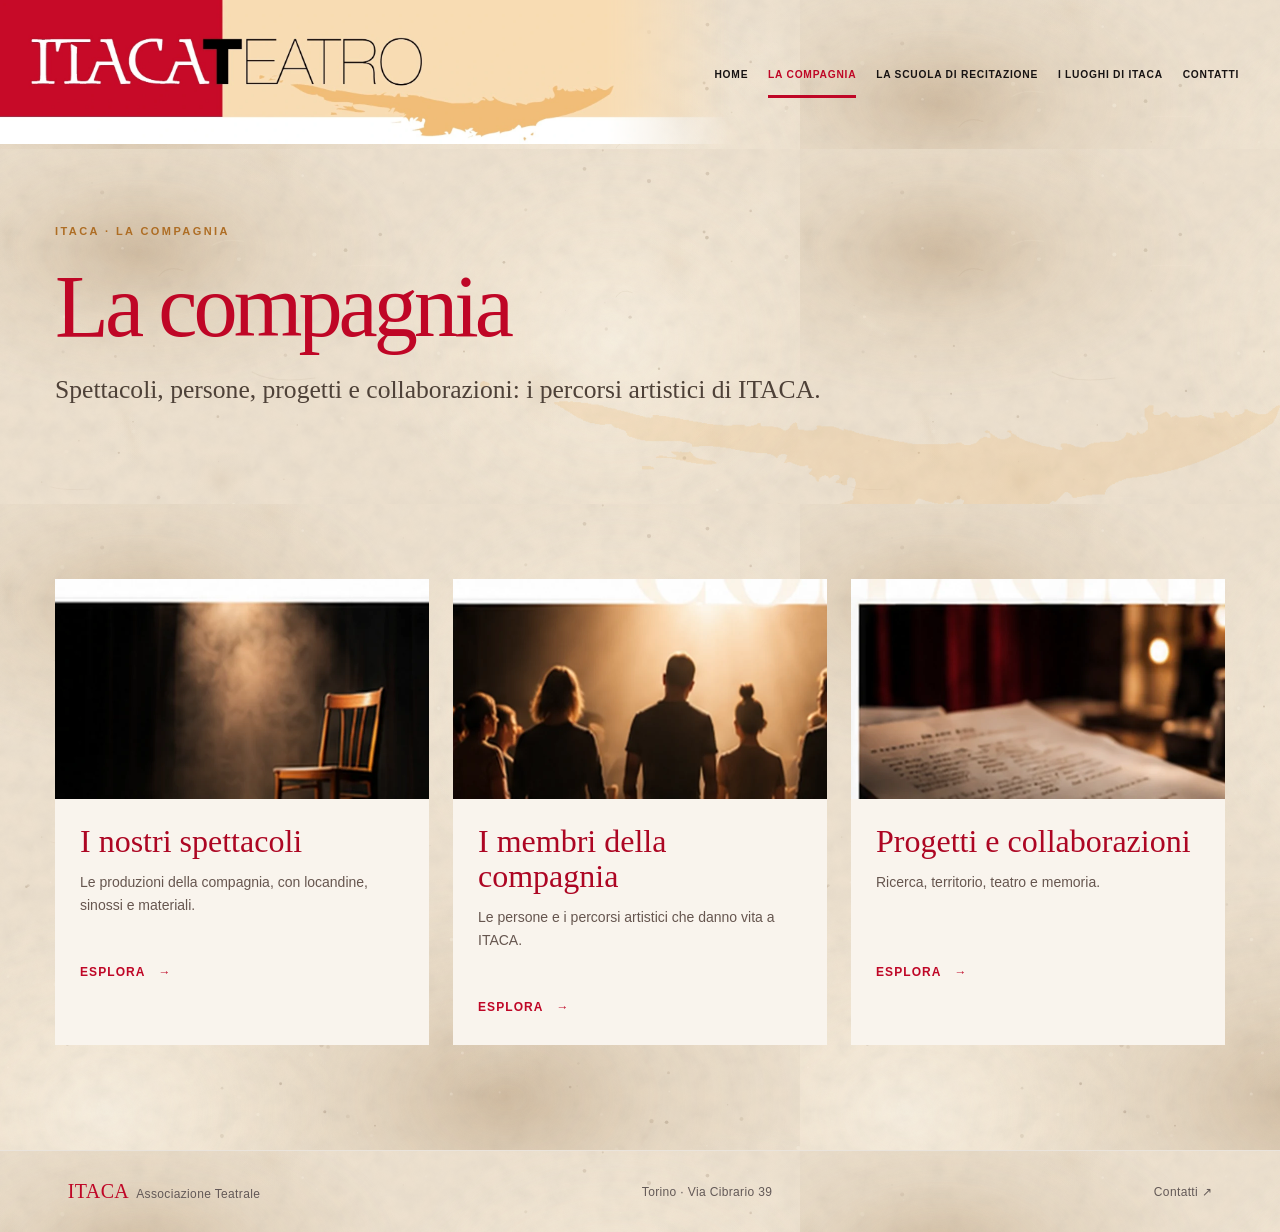
==== commit 9ec4ff05: "Aggiorna cache CSS con nuovo intonaco crema materico" ====
--- a/compagnia.html
+++ b/compagnia.html
@@ -13,7 +13,7 @@
   <link rel="canonical" href="https://itacateatro.github.io/compagnia.html" />
   <meta property="og:url" content="https://itacateatro.github.io/compagnia.html" />
   <meta property="og:type" content="website" />
-  <link rel="stylesheet" href="styles.css?v=itaca-crema-torino-originale-20261104" />
+  <link rel="stylesheet" href="styles.css?v=intonaco-crema-materico-20261104" />
   <link rel="icon" type="image/svg+xml" href="assets/favicon.svg" />
 </head>
 <body data-page="compagnia">
--- a/styles.css
+++ b/styles.css
@@ -1238,25 +1238,29 @@
 }
 
 
-/* Intonaco crema chiaro: texture discretissima estesa alle pagine. */
-:root{--cream:#f6f1e8}
-body,.site-header,.site-footer,.landing-sections,.page-heading,.page-content,
+/* Intonaco color crema: parete calda con lievi ondulazioni, granulosità e piccole imperfezioni. */
+:root{--cream:#eee1ce;--cream-wall:#eee1ce}
+html,body,.site-header,.site-footer,.landing-sections,.page-heading,.page-content,
 .itaca-detail-page,.itaca-shows-page,.places-page-content{
-  background-color:#f6f1e8;
-  background-image:url("assets/itaca-intonaco-crema.webp");
-  background-position:left top;background-repeat:repeat;background-size:640px 640px;
+  background-color:var(--cream-wall);
+  background-image:url("assets/itaca-intonaco-crema-materico.svg");
+  background-position:left top;
+  background-repeat:repeat;
+  background-size:800px 800px;
 }
 .main-nav.open,.submenu,.mobile-menu-btn{
-  background-color:#f8f3eb;
-  background-image:url("assets/itaca-intonaco-crema.webp");
-  background-repeat:repeat;background-size:640px 640px;
+  background-color:var(--cream-wall);
+  background-image:url("assets/itaca-intonaco-crema-materico.svg");
+  background-position:left top;
+  background-repeat:repeat;
+  background-size:800px 800px;
 }
 /* Panorama ottenuto esclusivamente dalla fotografia inviata dall'utente:
    versione orizzontale con margini fotografici sfumati su desktop,
    stessa fotografia originale su telefono, guglia interamente visibile. */
 .places-twilight{
   background:linear-gradient(to bottom,
-    #f6f1e8 0%,#f6f1e8 4%,#f1ded8 15%,#d7a29b 33%,
+    #eee1ce 0%,#eee1ce 4%,#e8d4c8 15%,#d7a29b 33%,
     #b15f70 54%,#85233f 71%,#620d28 86%,#570a23 100%);
 }
 .places-skyline-stage{
@@ -1286,3 +1290,24 @@
   }
   .places-twilight .places-twilight-inner{margin-top:0;padding:32px 6% 0}
 }
+
+
+/* Rifinitura definitiva della fotografia fornita: la punta resta sempre nitida.
+   Lo sfumato è soltanto alla base, mai sul cielo o sulla stella. */
+.places-skyline-stage .places-panorama{
+  -webkit-mask-image:linear-gradient(to bottom,#000 0%,#000 86%,transparent 100%);
+  mask-image:linear-gradient(to bottom,#000 0%,#000 86%,transparent 100%);
+}
+.places-twilight .places-twilight-inner{
+  margin-top:0;
+  padding-top:clamp(58px,5.2vw,84px);
+}
+@media(max-width:699px){
+  .places-skyline-stage .places-panorama{
+    -webkit-mask-image:linear-gradient(to bottom,#000 0%,#000 88%,transparent 100%);
+    mask-image:linear-gradient(to bottom,#000 0%,#000 88%,transparent 100%);
+  }
+  .places-twilight .places-twilight-inner{
+    margin-top:0;padding-top:46px;
+  }
+}
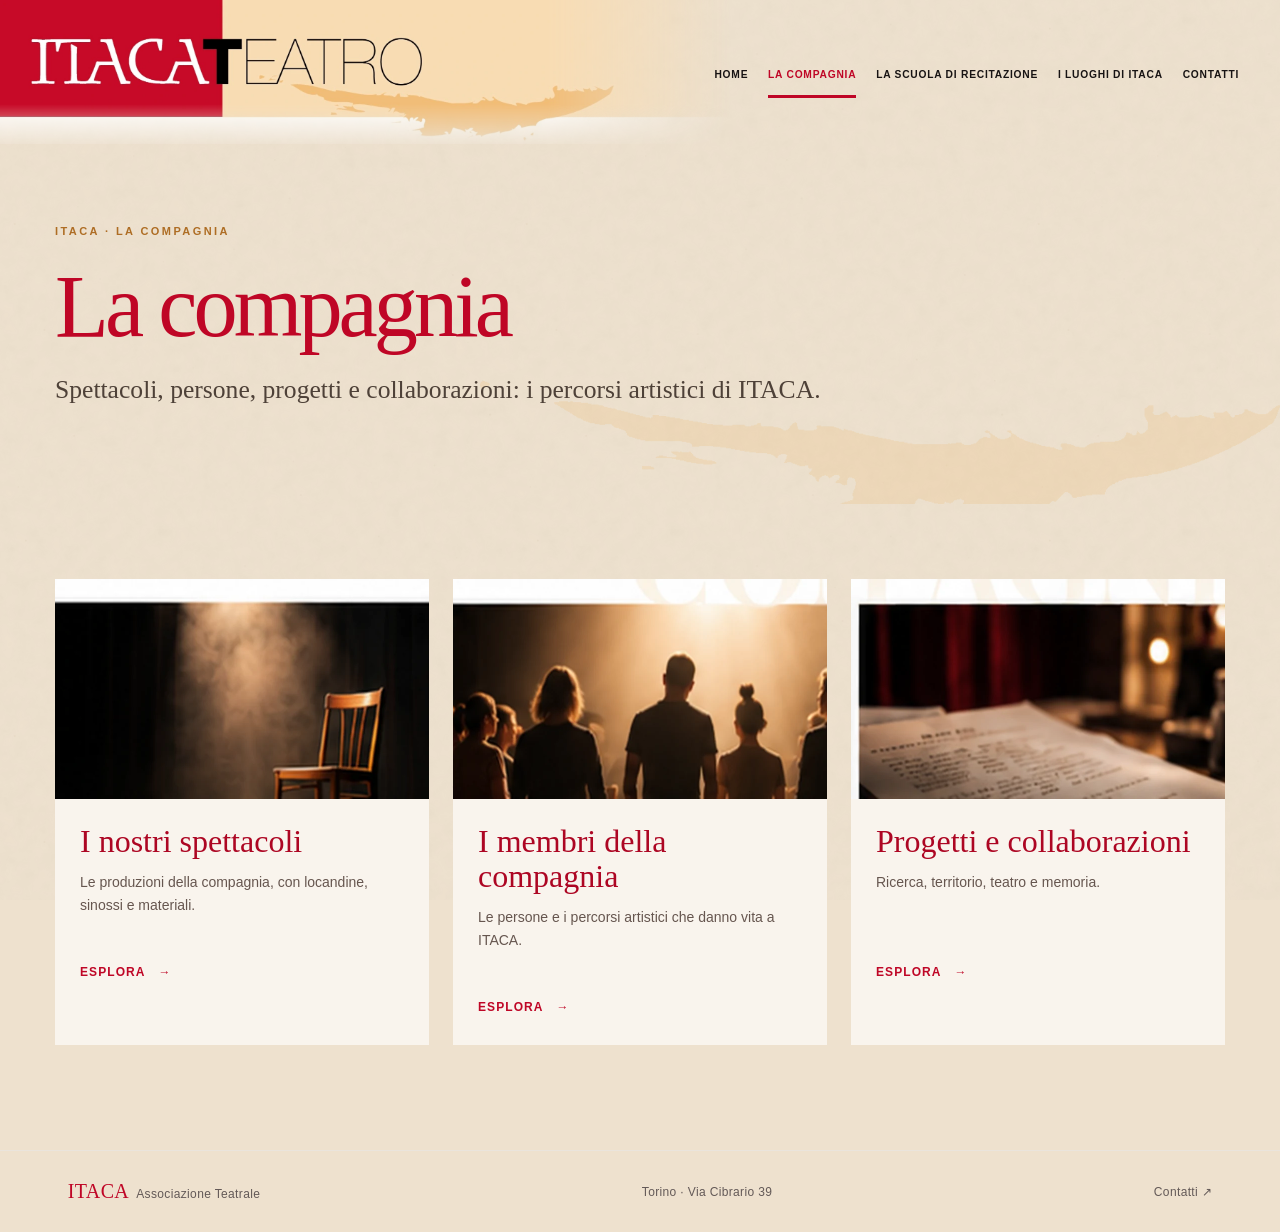
==== commit dc88ae32: "Aggiorna stile crema continuo e sfumatura logo su compagnia.html" ====
--- a/compagnia.html
+++ b/compagnia.html
@@ -13,7 +13,7 @@
   <link rel="canonical" href="https://itacateatro.github.io/compagnia.html" />
   <meta property="og:url" content="https://itacateatro.github.io/compagnia.html" />
   <meta property="og:type" content="website" />
-  <link rel="stylesheet" href="styles.css?v=intonaco-crema-materico-20261104" />
+  <link rel="stylesheet" href="styles.css?v=intonaco-uniforme-logo-fuso-20261104" />
   <link rel="icon" type="image/svg+xml" href="assets/favicon.svg" />
 </head>
 <body data-page="compagnia">
--- a/styles.css
+++ b/styles.css
@@ -1311,3 +1311,60 @@
     margin-top:0;padding-top:46px;
   }
 }
+
+
+/* 2026-11-04 — Intonaco unico, senza le righe delle vecchie mattonelle SVG.
+   Il disegno di grana è cucito sui bordi e appare una sola volta sul fondo
+   dell'intero documento, non ricomincia da capo nelle singole sezioni. */
+:root{
+  --cream:#eee1ce;
+  --cream-wall:#eee1ce;
+}
+html{
+  background-color:var(--cream-wall);
+  background-image:url("assets/itaca-intonaco-crema-continuo.svg");
+  background-position:0 0;
+  background-repeat:repeat;
+  background-size:512px 512px;
+  background-attachment:fixed;
+}
+/* Le superfici grandi sono trasparenti e condividono la stessa parete;
+   lasciamo intenzionalmente autonomi i box, le immagini e il tramonto. */
+body,
+.site-header,
+.site-footer,
+.landing-sections,
+.page-heading,
+.page-content,
+.itaca-detail-page,
+.itaca-shows-page,
+.places-page-content{
+  background-color:transparent!important;
+  background-image:none!important;
+}
+.main-nav.open,
+.submenu,
+.mobile-menu-btn{
+  background-color:var(--cream-wall);
+  background-image:none;
+}
+/* La zona bianca incorporata nel logo si fonde con l'intonaco sottostante.
+   Maschere dolci sul margine destro e sul bordo inferiore: nessuno stacco netto. */
+.site-header .brand{
+  isolation:auto;
+  -webkit-mask-image:linear-gradient(to bottom,#000 0%,#000 70%,transparent 100%);
+  mask-image:linear-gradient(to bottom,#000 0%,#000 70%,transparent 100%);
+}
+.site-header .brand img{
+  mix-blend-mode:multiply;
+  -webkit-mask-image:linear-gradient(to right,#000 0%,#000 75%,transparent 100%);
+  mask-image:linear-gradient(to right,#000 0%,#000 75%,transparent 100%);
+}
+/* Si applica ugualmente a desktop, smartphone verticale e orizzontale. */
+@media(max-width:900px){
+  html{background-attachment:scroll}
+  .site-header .brand{
+    -webkit-mask-image:linear-gradient(to bottom,#000 0%,#000 75%,transparent 100%);
+    mask-image:linear-gradient(to bottom,#000 0%,#000 75%,transparent 100%);
+  }
+}
